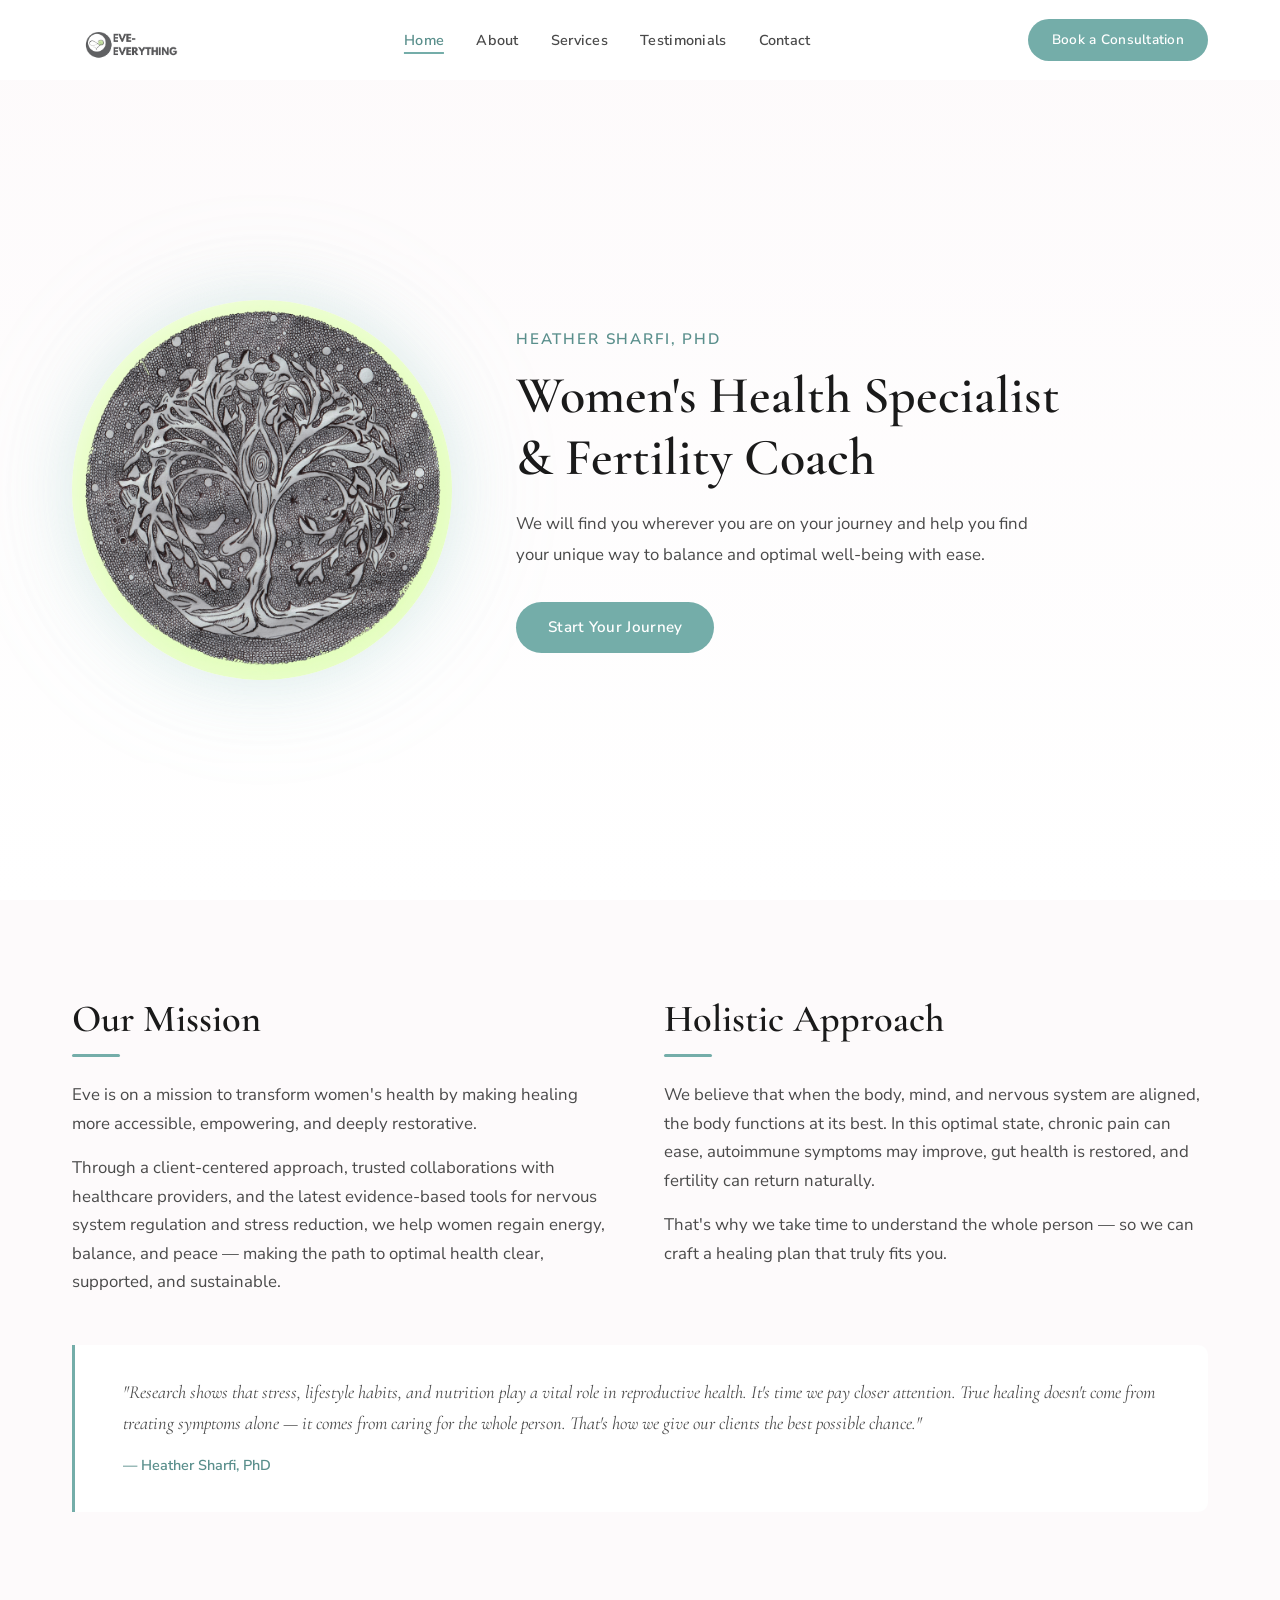
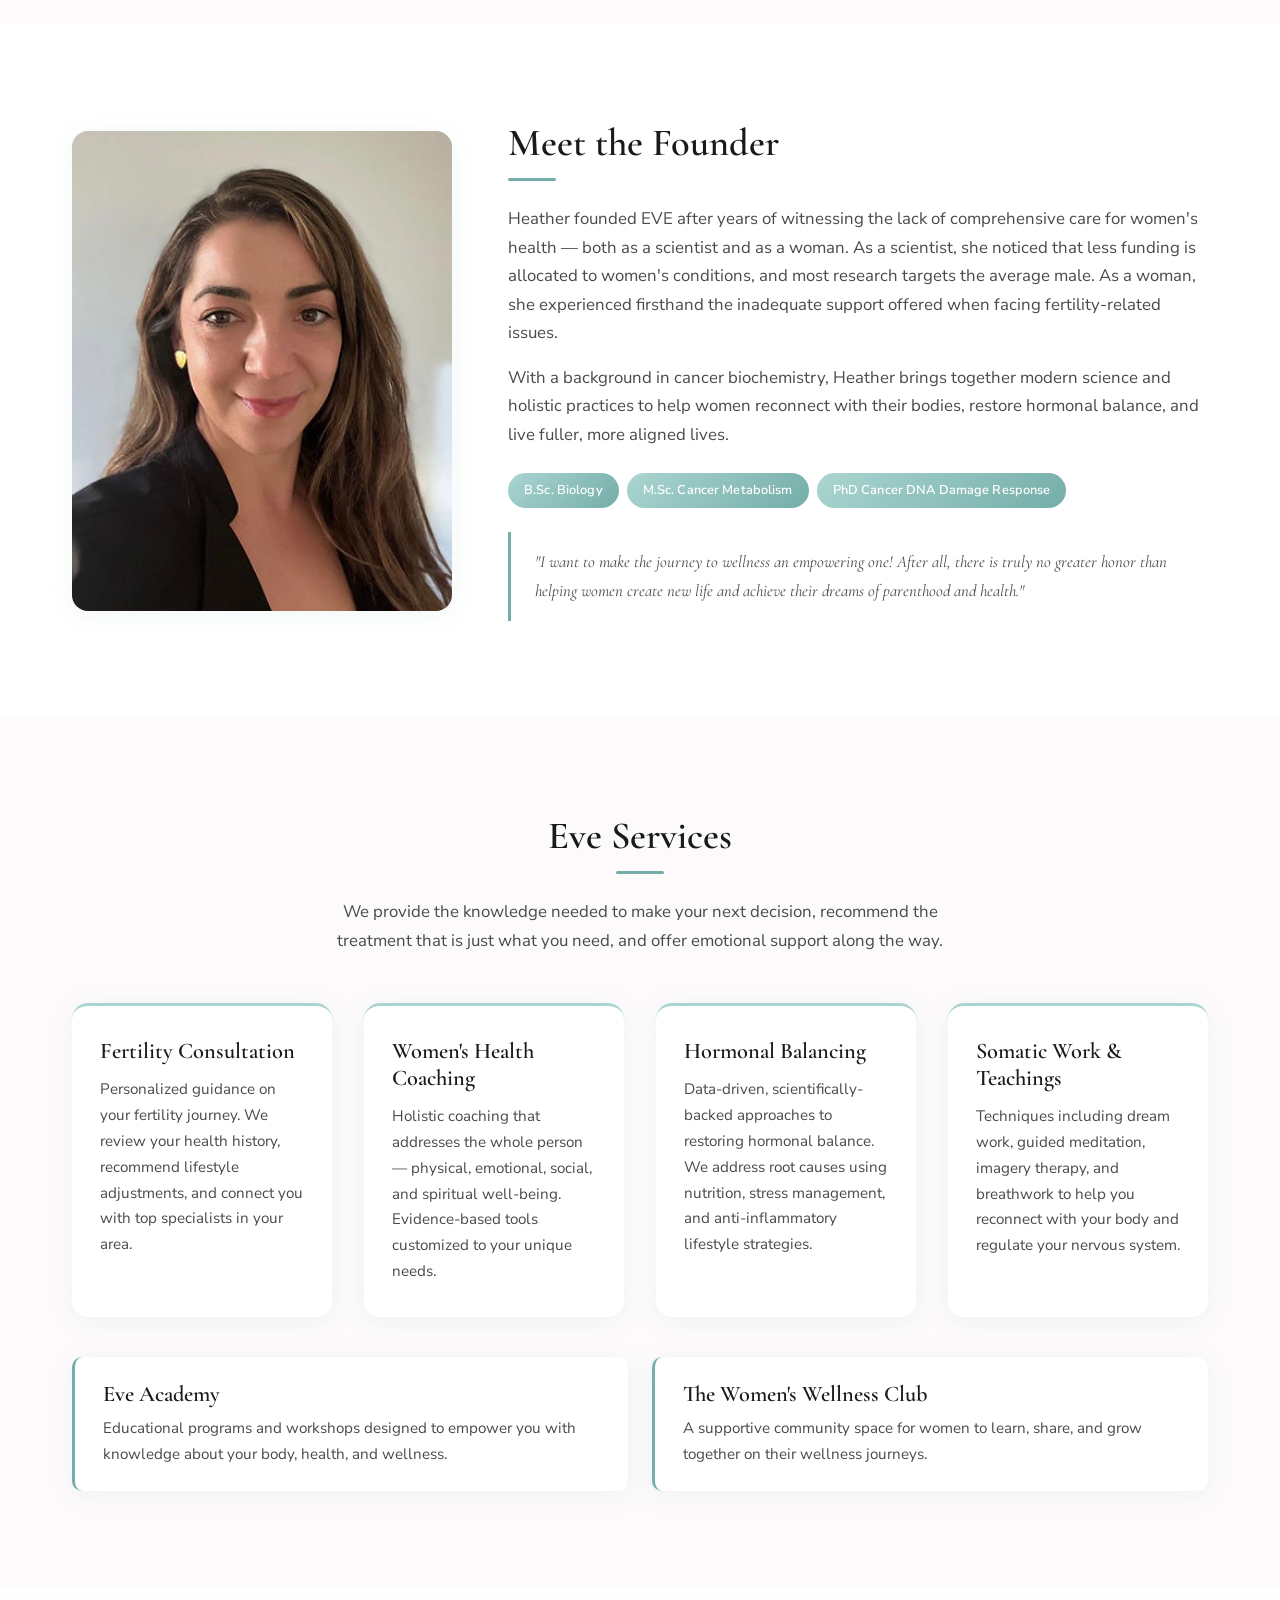
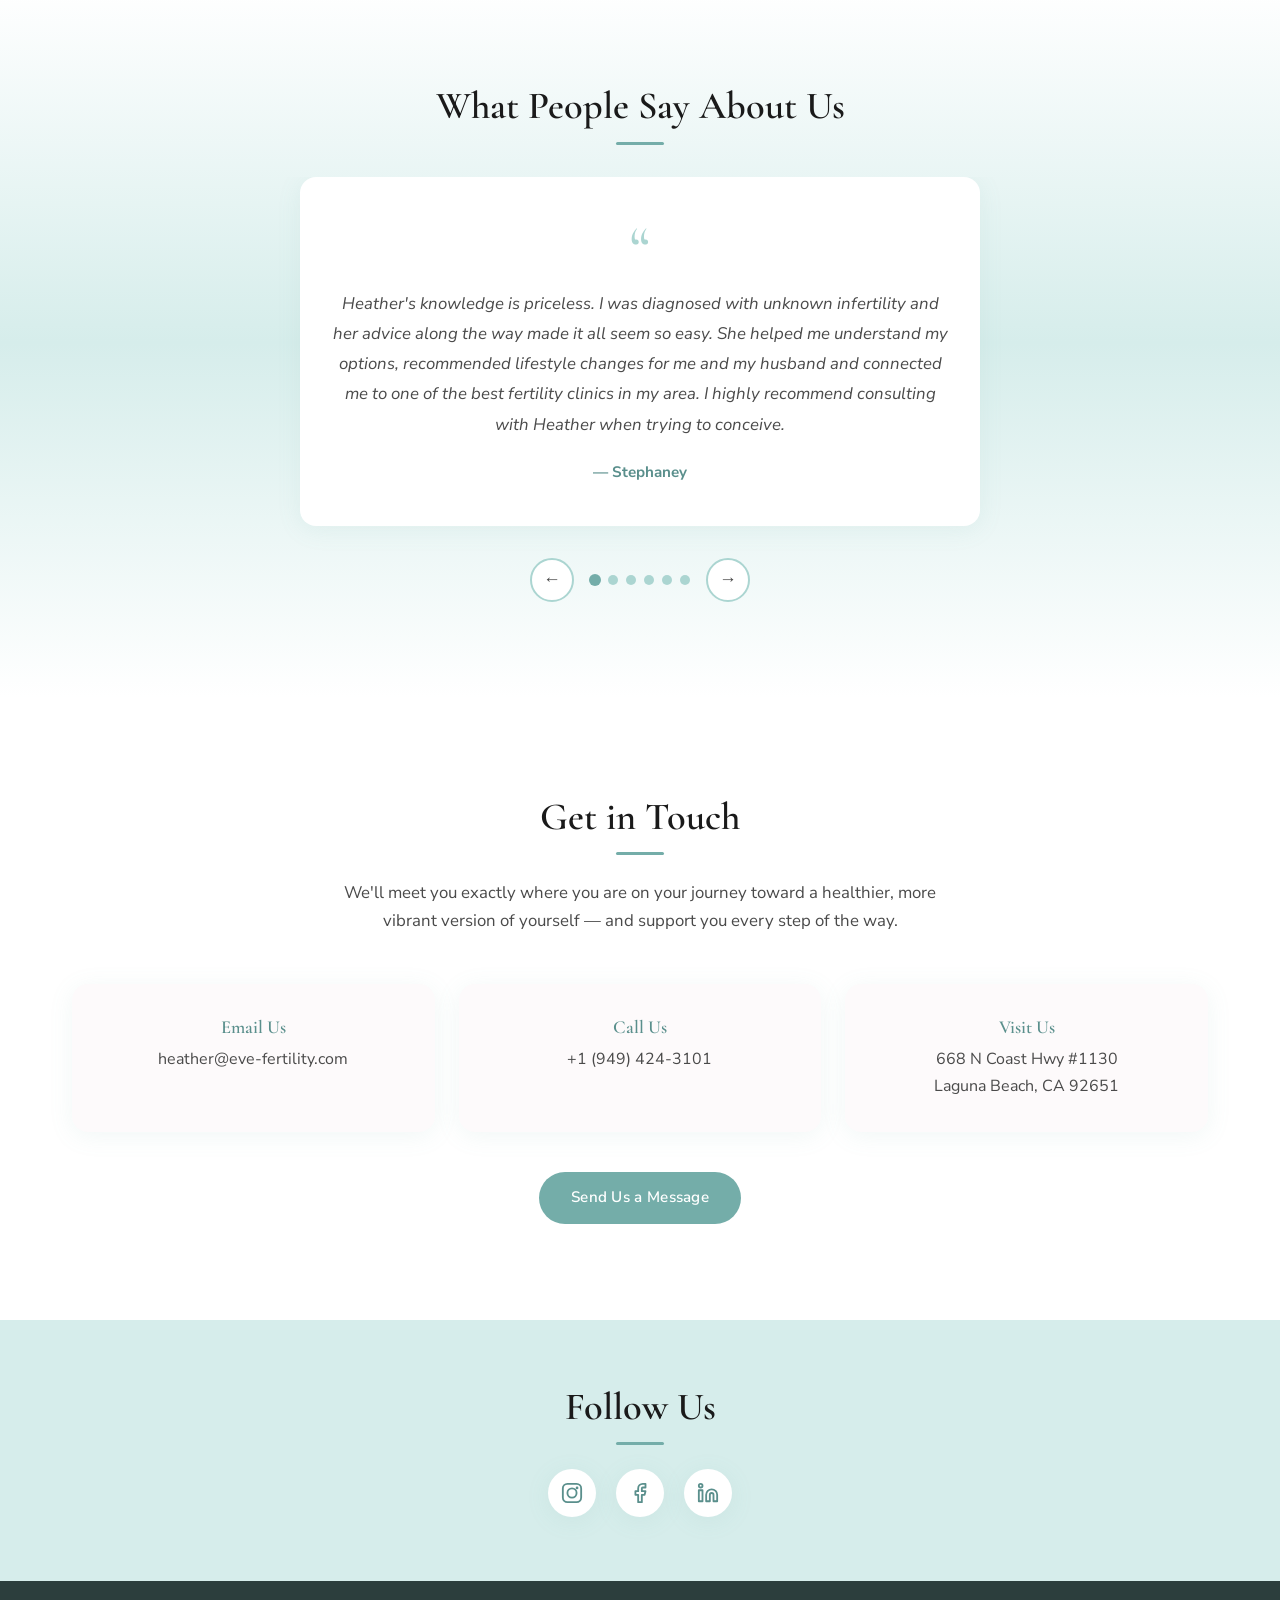
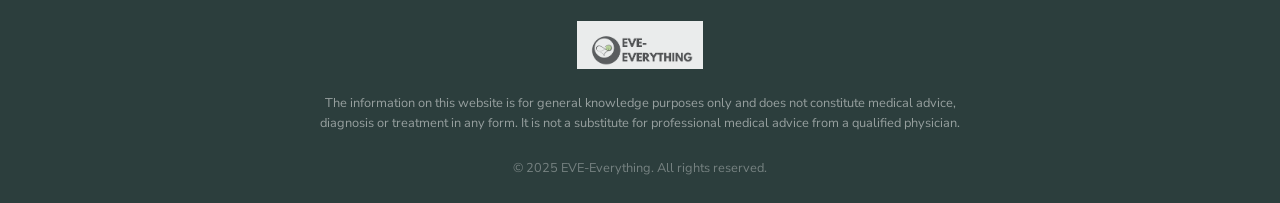
==== index.html @ 5c52f576 "Initial EVE-Everything website — static single-page site Single-page scrollable site for eveeverythi" ====
<!DOCTYPE html>
<html lang="en">
<head>
  <meta charset="UTF-8">
  <meta name="viewport" content="width=device-width, initial-scale=1.0">
  <title>EVE-Everything | Women's Health Specialist & Fertility Coach</title>
  <meta name="description" content="Heather Sharfi PhD — Women's Health Specialist and Fertility Coach. Science-backed solutions for hormone balance, fertility, and nervous system healing.">
  <meta property="og:title" content="EVE-Everything | Women's Health & Fertility">
  <meta property="og:description" content="Transform your health with evidence-based, holistic care for women. Nervous system healing, fertility coaching, and hormonal balance.">
  <meta property="og:type" content="website">
  <meta property="og:url" content="https://eveeverything.com">
  <meta property="og:image" content="images/logo.png">
  <link rel="icon" type="image/png" href="images/logo.png">
  <link rel="preconnect" href="https://fonts.googleapis.com">
  <link rel="preconnect" href="https://fonts.gstatic.com" crossorigin>
  <link href="https://fonts.googleapis.com/css2?family=Cormorant+Garamond:ital,wght@0,400;0,500;0,600;0,700;1,400;1,500&family=Nunito+Sans:ital,wght@0,300;0,400;0,600;0,700;1,400&display=swap" rel="stylesheet">
  <link rel="stylesheet" href="css/styles.css">
</head>
<body>

  <!-- ========== NAVIGATION ========== -->
  <header class="site-header" id="header">
    <div class="container header-inner">
      <a href="#hero" class="logo-link">
        <img src="images/logo.png" alt="EVE-Everything" class="logo">
      </a>
      <nav class="main-nav" id="main-nav">
        <ul class="nav-list">
          <li><a href="#hero" class="nav-link active">Home</a></li>
          <li><a href="#about" class="nav-link">About</a></li>
          <li><a href="#services" class="nav-link">Services</a></li>
          <li><a href="#testimonials" class="nav-link">Testimonials</a></li>
          <li><a href="#contact" class="nav-link">Contact</a></li>
        </ul>
      </nav>
      <a href="#contact" class="btn btn-nav">Book a Consultation</a>
      <button class="hamburger" id="hamburger" aria-label="Toggle menu" aria-expanded="false">
        <span></span>
        <span></span>
        <span></span>
      </button>
    </div>
  </header>

  <!-- Mobile menu overlay -->
  <div class="mobile-overlay" id="mobile-overlay">
    <nav class="mobile-nav">
      <ul class="mobile-nav-list">
        <li><a href="#hero" class="mobile-nav-link">Home</a></li>
        <li><a href="#about" class="mobile-nav-link">About</a></li>
        <li><a href="#services" class="mobile-nav-link">Services</a></li>
        <li><a href="#testimonials" class="mobile-nav-link">Testimonials</a></li>
        <li><a href="#contact" class="mobile-nav-link">Contact</a></li>
      </ul>
      <a href="#contact" class="btn btn-mobile-cta">Book a Consultation</a>
    </nav>
  </div>

  <!-- ========== HERO ========== -->
  <section class="hero" id="hero">
    <div class="container hero-inner">
      <div class="hero-image-wrap">
        <img src="images/heather_portrait.png" alt="Tree of Life — EVE-Everything" class="hero-image" loading="eager">
      </div>
      <div class="hero-text">
        <p class="hero-subtitle">Heather Sharfi, PhD</p>
        <h1 class="hero-title">Women's Health Specialist<br>& Fertility Coach</h1>
        <p class="hero-description">We will find you wherever you are on your journey and help you find your unique way to balance and optimal well-being with ease.</p>
        <a href="#contact" class="btn btn-primary">Start Your Journey</a>
      </div>
    </div>
  </section>

  <!-- ========== MISSION & APPROACH ========== -->
  <section class="mission" id="mission">
    <div class="container">
      <div class="mission-grid">
        <div class="mission-block fade-in">
          <h2 class="section-title">Our Mission</h2>
          <p>Eve is on a mission to transform women's health by making healing more accessible, empowering, and deeply restorative.</p>
          <p>Through a client-centered approach, trusted collaborations with healthcare providers, and the latest evidence-based tools for nervous system regulation and stress reduction, we help women regain energy, balance, and peace — making the path to optimal health clear, supported, and sustainable.</p>
        </div>
        <div class="mission-block fade-in">
          <h2 class="section-title">Holistic Approach</h2>
          <p>We believe that when the body, mind, and nervous system are aligned, the body functions at its best. In this optimal state, chronic pain can ease, autoimmune symptoms may improve, gut health is restored, and fertility can return naturally.</p>
          <p>That's why we take time to understand the whole person — so we can craft a healing plan that truly fits you.</p>
        </div>
      </div>
      <blockquote class="founder-quote fade-in">
        <p>"Research shows that stress, lifestyle habits, and nutrition play a vital role in reproductive health. It's time we pay closer attention. True healing doesn't come from treating symptoms alone — it comes from caring for the whole person. That's how we give our clients the best possible chance."</p>
        <cite>— Heather Sharfi, PhD</cite>
      </blockquote>
    </div>
  </section>

  <!-- ========== ABOUT ========== -->
  <section class="about" id="about">
    <div class="container">
      <div class="about-grid">
        <div class="about-image-wrap fade-in">
          <img src="images/heather-headshot.jpg" alt="Heather Sharfi, PhD — Founder of EVE-Everything" class="about-image" loading="lazy">
        </div>
        <div class="about-text fade-in">
          <h2 class="section-title">Meet the Founder</h2>
          <p>Heather founded EVE after years of witnessing the lack of comprehensive care for women's health — both as a scientist and as a woman. As a scientist, she noticed that less funding is allocated to women's conditions, and most research targets the average male. As a woman, she experienced firsthand the inadequate support offered when facing fertility-related issues.</p>
          <p>With a background in cancer biochemistry, Heather brings together modern science and holistic practices to help women reconnect with their bodies, restore hormonal balance, and live fuller, more aligned lives.</p>
          <div class="credentials">
            <span class="credential-badge">B.Sc. Biology</span>
            <span class="credential-badge">M.Sc. Cancer Metabolism</span>
            <span class="credential-badge">PhD Cancer DNA Damage Response</span>
          </div>
          <blockquote class="about-quote">
            <p>"I want to make the journey to wellness an empowering one! After all, there is truly no greater honor than helping women create new life and achieve their dreams of parenthood and health."</p>
          </blockquote>
        </div>
      </div>
    </div>
  </section>

  <!-- ========== SERVICES ========== -->
  <section class="services" id="services">
    <div class="container">
      <h2 class="section-title section-title-center fade-in">Eve Services</h2>
      <p class="section-subtitle fade-in">We provide the knowledge needed to make your next decision, recommend the treatment that is just what you need, and offer emotional support along the way.</p>
      <div class="services-grid">
        <div class="service-card fade-in">
          <h3>Fertility Consultation</h3>
          <p>Personalized guidance on your fertility journey. We review your health history, recommend lifestyle adjustments, and connect you with top specialists in your area.</p>
        </div>
        <div class="service-card fade-in">
          <h3>Women's Health Coaching</h3>
          <p>Holistic coaching that addresses the whole person — physical, emotional, social, and spiritual well-being. Evidence-based tools customized to your unique needs.</p>
        </div>
        <div class="service-card fade-in">
          <h3>Hormonal Balancing</h3>
          <p>Data-driven, scientifically-backed approaches to restoring hormonal balance. We address root causes using nutrition, stress management, and anti-inflammatory lifestyle strategies.</p>
        </div>
        <div class="service-card fade-in">
          <h3>Somatic Work & Teachings</h3>
          <p>Techniques including dream work, guided meditation, imagery therapy, and breathwork to help you reconnect with your body and regulate your nervous system.</p>
        </div>
      </div>
      <div class="services-extra fade-in">
        <div class="service-extra-item">
          <h3>Eve Academy</h3>
          <p>Educational programs and workshops designed to empower you with knowledge about your body, health, and wellness.</p>
        </div>
        <div class="service-extra-item">
          <h3>The Women's Wellness Club</h3>
          <p>A supportive community space for women to learn, share, and grow together on their wellness journeys.</p>
        </div>
      </div>
    </div>
  </section>

  <!-- ========== TESTIMONIALS ========== -->
  <section class="testimonials" id="testimonials">
    <div class="container">
      <h2 class="section-title section-title-center fade-in">What People Say About Us</h2>
      <div class="testimonial-carousel" id="testimonial-carousel">
        <div class="testimonial-track" id="testimonial-track">
          <div class="testimonial-slide">
            <div class="testimonial-card">
              <div class="quote-icon">&ldquo;</div>
              <p class="testimonial-text">Heather's knowledge is priceless. I was diagnosed with unknown infertility and her advice along the way made it all seem so easy. She helped me understand my options, recommended lifestyle changes for me and my husband and connected me to one of the best fertility clinics in my area. I highly recommend consulting with Heather when trying to conceive.</p>
              <p class="testimonial-author">— Stephaney</p>
            </div>
          </div>
          <div class="testimonial-slide">
            <div class="testimonial-card">
              <div class="quote-icon">&ldquo;</div>
              <p class="testimonial-text">I am so pleased that I found Heather. Her advice and information on how to conceive naturally has been invaluable. I feel so much more informed and empowered after speaking to her.</p>
              <p class="testimonial-author">— Keren</p>
            </div>
          </div>
          <div class="testimonial-slide">
            <div class="testimonial-card">
              <div class="quote-icon">&ldquo;</div>
              <p class="testimonial-text">Heather is a well of knowledge. From biochemistry and bodily organs to energy, somatic work, breath work, and subconscious work, she covers it all. She helped me find more meaning in life, focus my energy on what's important, and start practicing self-care. Speaking with her was a comfortable and enlightening experience. She is truly a special soul.</p>
              <p class="testimonial-author">— Yana</p>
            </div>
          </div>
          <div class="testimonial-slide">
            <div class="testimonial-card">
              <div class="quote-icon">&ldquo;</div>
              <p class="testimonial-text">I started working with Heather three months ago and now I'm pregnant! If you are thinking of getting in touch with Heather, don't think — DO!</p>
              <p class="testimonial-author">— Natalie</p>
            </div>
          </div>
          <div class="testimonial-slide">
            <div class="testimonial-card">
              <div class="quote-icon">&ldquo;</div>
              <p class="testimonial-text">Heather is a true baby whisperer. After two years of trying and at the age of 43, I got pregnant naturally.</p>
              <p class="testimonial-author">— Client</p>
            </div>
          </div>
          <div class="testimonial-slide">
            <div class="testimonial-card">
              <div class="quote-icon">&ldquo;</div>
              <p class="testimonial-text">Thank you, Heather, for helping me reconnect with myself. After years of low energy, emotional dysregulation, and feelings of loneliness, I am now excited about the small things in life. I am reading more, spending more time in nature, and my business has never been more successful. I find life more meaningful and joyful than ever before.</p>
              <p class="testimonial-author">— Client</p>
            </div>
          </div>
        </div>
        <div class="carousel-controls">
          <button class="carousel-btn carousel-prev" aria-label="Previous testimonial">&larr;</button>
          <div class="carousel-dots" id="carousel-dots"></div>
          <button class="carousel-btn carousel-next" aria-label="Next testimonial">&rarr;</button>
        </div>
      </div>
    </div>
  </section>

  <!-- ========== CONTACT ========== -->
  <section class="contact" id="contact">
    <div class="container">
      <h2 class="section-title section-title-center fade-in">Get in Touch</h2>
      <p class="section-subtitle fade-in">We'll meet you exactly where you are on your journey toward a healthier, more vibrant version of yourself — and support you every step of the way.</p>
      <div class="contact-cards fade-in">
        <a href="mailto:heather@eve-fertility.com" class="contact-card">
          <h3>Email Us</h3>
          <p>heather@eve-fertility.com</p>
        </a>
        <a href="tel:+19494243101" class="contact-card">
          <h3>Call Us</h3>
          <p>+1 (949) 424-3101</p>
        </a>
        <div class="contact-card">
          <h3>Visit Us</h3>
          <p>668 N Coast Hwy #1130<br>Laguna Beach, CA 92651</p>
        </div>
      </div>
      <div class="contact-cta fade-in">
        <a href="mailto:heather@eve-fertility.com?subject=Inquiry%20from%20EVE-Everything%20Website" class="btn btn-primary">Send Us a Message</a>
      </div>
    </div>
  </section>

  <!-- ========== FOLLOW US ========== -->
  <section class="follow-us" id="follow">
    <div class="container">
      <h2 class="section-title section-title-center fade-in">Follow Us</h2>
      <div class="social-links fade-in">
        <a href="https://www.instagram.com" target="_blank" rel="noopener" aria-label="Instagram">
          <svg viewBox="0 0 24 24" fill="none" stroke="currentColor" stroke-width="2" stroke-linecap="round" stroke-linejoin="round"><rect x="2" y="2" width="20" height="20" rx="5"/><circle cx="12" cy="12" r="5"/><circle cx="17.5" cy="6.5" r="1.5" fill="currentColor" stroke="none"/></svg>
        </a>
        <a href="https://www.facebook.com" target="_blank" rel="noopener" aria-label="Facebook">
          <svg viewBox="0 0 24 24" fill="none" stroke="currentColor" stroke-width="2" stroke-linecap="round" stroke-linejoin="round"><path d="M18 2h-3a5 5 0 0 0-5 5v3H7v4h3v8h4v-8h3l1-4h-4V7a1 1 0 0 1 1-1h3z"/></svg>
        </a>
        <a href="https://www.linkedin.com/in/hsharfi/" target="_blank" rel="noopener" aria-label="LinkedIn">
          <svg viewBox="0 0 24 24" fill="none" stroke="currentColor" stroke-width="2" stroke-linecap="round" stroke-linejoin="round"><path d="M16 8a6 6 0 0 1 6 6v7h-4v-7a2 2 0 0 0-2-2 2 2 0 0 0-2 2v7h-4v-7a6 6 0 0 1 6-6z"/><rect x="2" y="9" width="4" height="12"/><circle cx="4" cy="4" r="2"/></svg>
        </a>
      </div>
    </div>
  </section>

  <!-- ========== FOOTER ========== -->
  <footer class="site-footer">
    <div class="container">
      <img src="images/logo.png" alt="EVE-Everything" class="footer-logo" loading="lazy">
      <p class="disclaimer">The information on this website is for general knowledge purposes only and does not constitute medical advice, diagnosis or treatment in any form. It is not a substitute for professional medical advice from a qualified physician.</p>
      <p class="copyright">&copy; 2025 EVE-Everything. All rights reserved.</p>
    </div>
  </footer>

  <script src="js/main.js"></script>
</body>
</html>
---- css/styles.css ----
/* ========================================
   EVE-Everything — Styles
   Mobile-first responsive design
   ======================================== */

/* === Reset === */
*, *::before, *::after {
  margin: 0;
  padding: 0;
  box-sizing: border-box;
}

/* === Custom Properties === */
:root {
  --color-sage: #74ADA9;
  --color-sage-dark: #5A8F8C;
  --color-sage-light: #ABD5D1;
  --color-sage-pale: #d6edeb;
  --color-cream: #FDFAFB;
  --color-cream-dark: #CCBEB8;
  --color-text: #1a1a1a;
  --color-text-secondary: #4a4a4a;
  --color-text-muted: #6b6b6b;
  --color-white: #FFFFFF;
  --color-footer-bg: #2c3e3d;

  --font-heading: 'Cormorant Garamond', Georgia, serif;
  --font-body: 'Nunito Sans', 'Helvetica Neue', Arial, sans-serif;

  --space-xs: 0.5rem;
  --space-sm: 1rem;
  --space-md: 2rem;
  --space-lg: 4rem;
  --space-xl: 6rem;

  --max-width: 1200px;
  --radius: 10px;
  --radius-lg: 16px;
  --shadow: 0 4px 24px rgba(116, 173, 169, 0.1);
  --shadow-hover: 0 8px 32px rgba(116, 173, 169, 0.18);
  --transition: 0.3s ease;
  --header-height: 72px;
}

html {
  scroll-behavior: smooth;
  scroll-padding-top: var(--header-height);
}

body {
  font-family: var(--font-body);
  font-size: 1rem;
  line-height: 1.7;
  color: var(--color-text);
  background-color: var(--color-white);
  -webkit-font-smoothing: antialiased;
  -moz-osx-font-smoothing: grayscale;
}

img {
  max-width: 100%;
  height: auto;
  display: block;
}

a {
  color: var(--color-sage-dark);
  text-decoration: none;
  transition: color var(--transition);
}

a:hover {
  color: var(--color-sage);
}

/* === Typography === */
h1, h2, h3 {
  font-family: var(--font-heading);
  font-weight: 600;
  line-height: 1.2;
  color: var(--color-text);
}

h1 { font-size: 2.25rem; }
h2 { font-size: 1.75rem; }
h3 { font-size: 1.25rem; }

p {
  margin-bottom: 1rem;
}

p:last-child {
  margin-bottom: 0;
}

/* === Layout === */
.container {
  width: 100%;
  max-width: var(--max-width);
  margin: 0 auto;
  padding: 0 1.25rem;
}

.section-title {
  font-size: 1.75rem;
  margin-bottom: 1.5rem;
  position: relative;
}

.section-title::after {
  content: '';
  display: block;
  width: 48px;
  height: 3px;
  background: var(--color-sage);
  margin-top: 0.75rem;
  border-radius: 2px;
}

.section-title-center {
  text-align: center;
}

.section-title-center::after {
  margin-left: auto;
  margin-right: auto;
}

.section-subtitle {
  text-align: center;
  max-width: 640px;
  margin: 0 auto 3rem;
  color: var(--color-text-secondary);
  font-size: 1.05rem;
}

/* === Buttons === */
.btn {
  display: inline-block;
  font-family: var(--font-body);
  font-weight: 600;
  font-size: 0.95rem;
  padding: 0.8rem 2rem;
  border-radius: 50px;
  border: none;
  cursor: pointer;
  text-align: center;
  transition: all var(--transition);
  letter-spacing: 0.02em;
}

.btn-primary {
  background: var(--color-sage);
  color: var(--color-white);
}

.btn-primary:hover {
  background: var(--color-sage-dark);
  color: var(--color-white);
  transform: translateY(-2px);
  box-shadow: var(--shadow-hover);
}

.btn-full {
  width: 100%;
}

/* === HEADER / NAV === */
.site-header {
  position: fixed;
  top: 0;
  left: 0;
  right: 0;
  z-index: 1000;
  background: rgba(255, 255, 255, 0.95);
  backdrop-filter: blur(12px);
  -webkit-backdrop-filter: blur(12px);
  transition: box-shadow var(--transition);
  height: var(--header-height);
}

.site-header.scrolled {
  box-shadow: 0 2px 20px rgba(0, 0, 0, 0.06);
}

.header-inner {
  display: flex;
  align-items: center;
  justify-content: space-between;
  height: var(--header-height);
}

.logo-link {
  flex-shrink: 0;
}

.logo {
  height: 44px;
  width: auto;
}

.main-nav {
  display: none;
}

.nav-list {
  display: flex;
  list-style: none;
  gap: 2rem;
}

.nav-link {
  font-size: 0.9rem;
  font-weight: 600;
  color: var(--color-text-secondary);
  position: relative;
  padding: 0.25rem 0;
  letter-spacing: 0.02em;
}

.nav-link::after {
  content: '';
  position: absolute;
  bottom: 0;
  left: 50%;
  width: 0;
  height: 2px;
  background: var(--color-sage);
  transition: all var(--transition);
  transform: translateX(-50%);
}

.nav-link:hover::after,
.nav-link.active::after {
  width: 100%;
}

.nav-link:hover,
.nav-link.active {
  color: var(--color-sage-dark);
}

.btn-nav {
  display: none;
  background: var(--color-sage);
  color: var(--color-white);
  padding: 0.6rem 1.5rem;
  border-radius: 50px;
  font-size: 0.85rem;
  font-weight: 600;
}

.btn-nav:hover {
  background: var(--color-sage-dark);
  color: var(--color-white);
}

/* Hamburger */
.hamburger {
  display: flex;
  flex-direction: column;
  justify-content: center;
  gap: 5px;
  width: 28px;
  height: 28px;
  background: none;
  border: none;
  cursor: pointer;
  padding: 0;
  z-index: 1001;
}

.hamburger span {
  display: block;
  width: 100%;
  height: 2px;
  background: var(--color-text);
  border-radius: 2px;
  transition: all var(--transition);
  transform-origin: center;
}

.hamburger.open span:nth-child(1) {
  transform: rotate(45deg) translate(5px, 5px);
}

.hamburger.open span:nth-child(2) {
  opacity: 0;
}

.hamburger.open span:nth-child(3) {
  transform: rotate(-45deg) translate(5px, -5px);
}

/* Mobile overlay */
.mobile-overlay {
  position: fixed;
  inset: 0;
  z-index: 999;
  background: rgba(253, 250, 251, 0.97);
  backdrop-filter: blur(20px);
  -webkit-backdrop-filter: blur(20px);
  display: flex;
  align-items: center;
  justify-content: center;
  opacity: 0;
  visibility: hidden;
  transition: all 0.4s ease;
}

.mobile-overlay.open {
  opacity: 1;
  visibility: visible;
}

.mobile-nav {
  text-align: center;
}

.mobile-nav-list {
  list-style: none;
  margin-bottom: 2rem;
}

.mobile-nav-list li {
  margin-bottom: 1rem;
}

.mobile-nav-link {
  font-family: var(--font-heading);
  font-size: 1.75rem;
  font-weight: 500;
  color: var(--color-text);
  transition: color var(--transition);
}

.mobile-nav-link:hover {
  color: var(--color-sage);
}

.btn-mobile-cta {
  display: inline-block;
  background: var(--color-sage);
  color: var(--color-white);
  padding: 0.8rem 2.5rem;
  border-radius: 50px;
  font-weight: 600;
}

.btn-mobile-cta:hover {
  background: var(--color-sage-dark);
  color: var(--color-white);
}

/* === HERO === */
.hero {
  padding: calc(var(--header-height) + 3rem) 0 4rem;
  background: linear-gradient(180deg, var(--color-cream) 0%, var(--color-white) 100%);
  min-height: 100dvh;
  display: flex;
  align-items: center;
}

.hero-inner {
  text-align: center;
}

.hero-image-wrap {
  margin: 0 auto 2rem;
  width: 260px;
  height: 260px;
  border-radius: 50%;
  overflow: hidden;
  box-shadow: 0 0 60px rgba(171, 213, 209, 0.35), 0 0 120px rgba(171, 213, 209, 0.15);
}

.hero-image {
  width: 100%;
  height: 100%;
  object-fit: cover;
}

.hero-subtitle {
  font-family: var(--font-body);
  font-size: 0.95rem;
  font-weight: 600;
  color: var(--color-sage-dark);
  letter-spacing: 0.12em;
  text-transform: uppercase;
  margin-bottom: 0.75rem;
}

.hero-title {
  font-size: 2.25rem;
  margin-bottom: 1.25rem;
  color: var(--color-text);
}

.hero-description {
  font-size: 1.05rem;
  color: var(--color-text-secondary);
  max-width: 520px;
  margin: 0 auto 2rem;
  line-height: 1.8;
}

/* === MISSION === */
.mission {
  padding: var(--space-xl) 0;
  background: var(--color-cream);
}

.mission-grid {
  display: grid;
  gap: 2.5rem;
  margin-bottom: 3rem;
}

.mission-block p {
  color: var(--color-text-secondary);
}

.founder-quote {
  border-left: 3px solid var(--color-sage);
  padding: 1.5rem 2rem;
  margin: 0;
  background: var(--color-white);
  border-radius: 0 var(--radius) var(--radius) 0;
}

.founder-quote p {
  font-family: var(--font-heading);
  font-size: 1.15rem;
  font-style: italic;
  color: var(--color-text-secondary);
  line-height: 1.7;
  margin-bottom: 0.75rem;
}

.founder-quote cite {
  font-family: var(--font-body);
  font-style: normal;
  font-size: 0.9rem;
  font-weight: 600;
  color: var(--color-sage-dark);
}

/* === ABOUT === */
.about {
  padding: var(--space-xl) 0;
  background: var(--color-white);
}

.about-grid {
  display: grid;
  gap: 2.5rem;
}

.about-image-wrap {
  text-align: center;
}

.about-image {
  width: 280px;
  height: 340px;
  object-fit: cover;
  border-radius: var(--radius-lg);
  box-shadow: var(--shadow);
  margin: 0 auto;
}

.about-text p {
  color: var(--color-text-secondary);
}

.credentials {
  display: flex;
  flex-wrap: wrap;
  gap: 0.5rem;
  margin: 1.5rem 0;
}

.credential-badge {
  display: inline-block;
  background: linear-gradient(135deg, var(--color-sage-light), var(--color-sage));
  color: var(--color-white);
  font-size: 0.8rem;
  font-weight: 600;
  padding: 0.4rem 1rem;
  border-radius: 50px;
  letter-spacing: 0.01em;
}

.about-quote {
  border-left: 3px solid var(--color-sage);
  padding: 1rem 1.5rem;
  margin-top: 1.5rem;
}

.about-quote p {
  font-family: var(--font-heading);
  font-size: 1.05rem;
  font-style: italic;
  color: var(--color-text-secondary);
}

/* === SERVICES === */
.services {
  padding: var(--space-xl) 0;
  background: var(--color-cream);
}

.services-grid {
  display: grid;
  gap: 1.5rem;
  margin-bottom: 2.5rem;
}

.service-card {
  background: var(--color-white);
  border-radius: var(--radius-lg);
  padding: 2rem 1.75rem;
  border-top: 3px solid var(--color-sage-light);
  box-shadow: var(--shadow);
  transition: all var(--transition);
}

.service-card:hover {
  transform: translateY(-4px);
  box-shadow: var(--shadow-hover);
  border-top-color: var(--color-sage);
}

.service-card h3 {
  margin-bottom: 0.75rem;
  color: var(--color-text);
}

.service-card p {
  color: var(--color-text-secondary);
  font-size: 0.95rem;
}

.services-extra {
  display: grid;
  gap: 1.5rem;
}

.service-extra-item {
  background: var(--color-white);
  border-radius: var(--radius);
  padding: 1.5rem 1.75rem;
  border-left: 3px solid var(--color-sage);
  box-shadow: var(--shadow);
}

.service-extra-item h3 {
  margin-bottom: 0.5rem;
}

.service-extra-item p {
  color: var(--color-text-secondary);
  font-size: 0.95rem;
}

/* === TESTIMONIALS === */
.testimonials {
  padding: var(--space-xl) 0;
  background: linear-gradient(180deg, var(--color-white) 0%, var(--color-sage-pale) 50%, var(--color-white) 100%);
}

.testimonial-carousel {
  position: relative;
  overflow: hidden;
  margin-top: 2rem;
}

.testimonial-track {
  display: flex;
  transition: transform 0.5s cubic-bezier(0.4, 0, 0.2, 1);
}

.testimonial-slide {
  flex: 0 0 100%;
  padding: 0 0.5rem;
}

.testimonial-card {
  background: var(--color-white);
  border-radius: var(--radius-lg);
  padding: 2.5rem 2rem;
  box-shadow: var(--shadow);
  text-align: center;
  max-width: 680px;
  margin: 0 auto;
}

.quote-icon {
  font-family: var(--font-heading);
  font-size: 4rem;
  line-height: 1;
  color: var(--color-sage-light);
  margin-bottom: 0.5rem;
}

.testimonial-text {
  font-size: 1.05rem;
  color: var(--color-text-secondary);
  line-height: 1.8;
  font-style: italic;
  margin-bottom: 1.25rem;
}

.testimonial-author {
  font-weight: 700;
  color: var(--color-sage-dark);
  font-size: 0.95rem;
}

.carousel-controls {
  display: flex;
  align-items: center;
  justify-content: center;
  gap: 1rem;
  margin-top: 2rem;
}

.carousel-btn {
  width: 44px;
  height: 44px;
  border-radius: 50%;
  border: 2px solid var(--color-sage-light);
  background: var(--color-white);
  color: var(--color-text-secondary);
  font-size: 1.1rem;
  cursor: pointer;
  transition: all var(--transition);
  display: flex;
  align-items: center;
  justify-content: center;
}

.carousel-btn:hover {
  border-color: var(--color-sage);
  color: var(--color-sage);
  background: var(--color-sage-pale);
}

.carousel-dots {
  display: flex;
  gap: 0.5rem;
}

.carousel-dot {
  width: 10px;
  height: 10px;
  border-radius: 50%;
  background: var(--color-sage-light);
  border: none;
  cursor: pointer;
  transition: all var(--transition);
  padding: 0;
}

.carousel-dot.active {
  background: var(--color-sage);
  transform: scale(1.2);
}

/* === CONTACT === */
.contact {
  padding: var(--space-xl) 0;
  background: var(--color-white);
}

.contact-cards {
  display: grid;
  gap: 1.5rem;
  margin-bottom: 2.5rem;
}

.contact-card {
  background: var(--color-cream);
  border-radius: var(--radius-lg);
  padding: 2rem 1.75rem;
  text-align: center;
  box-shadow: var(--shadow);
  transition: all var(--transition);
  text-decoration: none;
  color: inherit;
  display: block;
}

a.contact-card:hover {
  transform: translateY(-3px);
  box-shadow: var(--shadow-hover);
  background: var(--color-sage-pale);
}

.contact-card h3 {
  color: var(--color-sage-dark);
  margin-bottom: 0.5rem;
  font-size: 1.15rem;
}

.contact-card p {
  color: var(--color-text-secondary);
  font-size: 1rem;
}

.contact-cta {
  text-align: center;
}

/* === Follow Us Section === */
.follow-us {
  padding: var(--space-lg) 0;
  background: var(--color-sage-pale);
  text-align: center;
}

.follow-us h2 {
  margin-bottom: 1.5rem;
}

.follow-us .section-title::after {
  background: var(--color-sage);
}

.social-links {
  display: flex;
  justify-content: center;
  gap: 1.25rem;
}

.social-links a {
  width: 48px;
  height: 48px;
  display: flex;
  align-items: center;
  justify-content: center;
  border-radius: 50%;
  background: var(--color-white);
  color: var(--color-sage-dark);
  transition: all var(--transition);
  box-shadow: var(--shadow);
}

.social-links a:hover {
  background: var(--color-sage);
  color: var(--color-white);
  transform: translateY(-2px);
}

.social-links svg {
  width: 22px;
  height: 22px;
}

/* === FOOTER === */
.site-footer {
  background: var(--color-footer-bg);
  padding: 2.5rem 0 1.5rem;
  text-align: center;
}

.footer-logo {
  height: 48px;
  margin: 0 auto 1.5rem;
  opacity: 0.9;
}

.disclaimer {
  color: rgba(255, 255, 255, 0.5);
  font-size: 0.8rem;
  max-width: 640px;
  margin: 0 auto 1.5rem;
  line-height: 1.6;
}

.copyright {
  color: rgba(255, 255, 255, 0.35);
  font-size: 0.8rem;
}

/* === Animations === */
.fade-in {
  opacity: 0;
  transform: translateY(24px);
  transition: opacity 0.7s ease, transform 0.7s ease;
}

.fade-in.visible {
  opacity: 1;
  transform: translateY(0);
}

/* === RESPONSIVE — Tablet (768px+) === */
@media (min-width: 768px) {
  h1 { font-size: 2.75rem; }
  h2 { font-size: 2.1rem; }
  h3 { font-size: 1.4rem; }

  .section-title {
    font-size: 2.1rem;
  }

  .hero {
    padding: calc(var(--header-height) + 4rem) 0 5rem;
  }

  .hero-image-wrap {
    width: 320px;
    height: 320px;
  }

  .hero-title {
    font-size: 2.75rem;
  }

  .mission-grid {
    grid-template-columns: 1fr 1fr;
    gap: 3rem;
  }

  .about-grid {
    grid-template-columns: auto 1fr;
    align-items: center;
    gap: 3.5rem;
  }

  .about-image {
    width: 320px;
    height: 400px;
  }

  .services-grid {
    grid-template-columns: 1fr 1fr;
    gap: 1.75rem;
  }

  .services-extra {
    grid-template-columns: 1fr 1fr;
  }

  .contact-cards {
    grid-template-columns: repeat(3, 1fr);
  }
}

/* === RESPONSIVE — Desktop (1024px+) === */
@media (min-width: 1024px) {
  :root {
    --header-height: 80px;
  }

  body {
    font-size: 1.05rem;
  }

  h1 { font-size: 3.25rem; }
  h2 { font-size: 2.4rem; }

  .section-title {
    font-size: 2.4rem;
  }

  .container {
    padding: 0 2rem;
  }

  .main-nav {
    display: block;
  }

  .btn-nav {
    display: inline-block;
  }

  .hamburger {
    display: none;
  }

  .hero {
    padding: 0;
    min-height: 100vh;
  }

  .hero-inner {
    display: flex;
    align-items: center;
    gap: 4rem;
    text-align: left;
    min-height: 100vh;
    padding-top: var(--header-height);
  }

  .hero-image-wrap {
    flex-shrink: 0;
    width: 380px;
    height: 380px;
    margin: 0;
  }

  .hero-title {
    font-size: 3.25rem;
  }

  .hero-description {
    margin: 0 0 2rem;
  }

  .mission {
    padding: var(--space-xl) 0 calc(var(--space-xl) + 1rem);
  }

  .founder-quote {
    padding: 2rem 3rem;
  }

  .about-image {
    width: 380px;
    height: 480px;
  }

  .services-grid {
    grid-template-columns: repeat(4, 1fr);
    gap: 2rem;
  }

}

/* === Large screens (1440px+) === */
@media (min-width: 1440px) {
  .hero-image-wrap {
    width: 420px;
    height: 420px;
  }

  .hero-title {
    font-size: 3.5rem;
  }
}

/* Body lock for mobile menu */
body.menu-open {
  overflow: hidden;
}
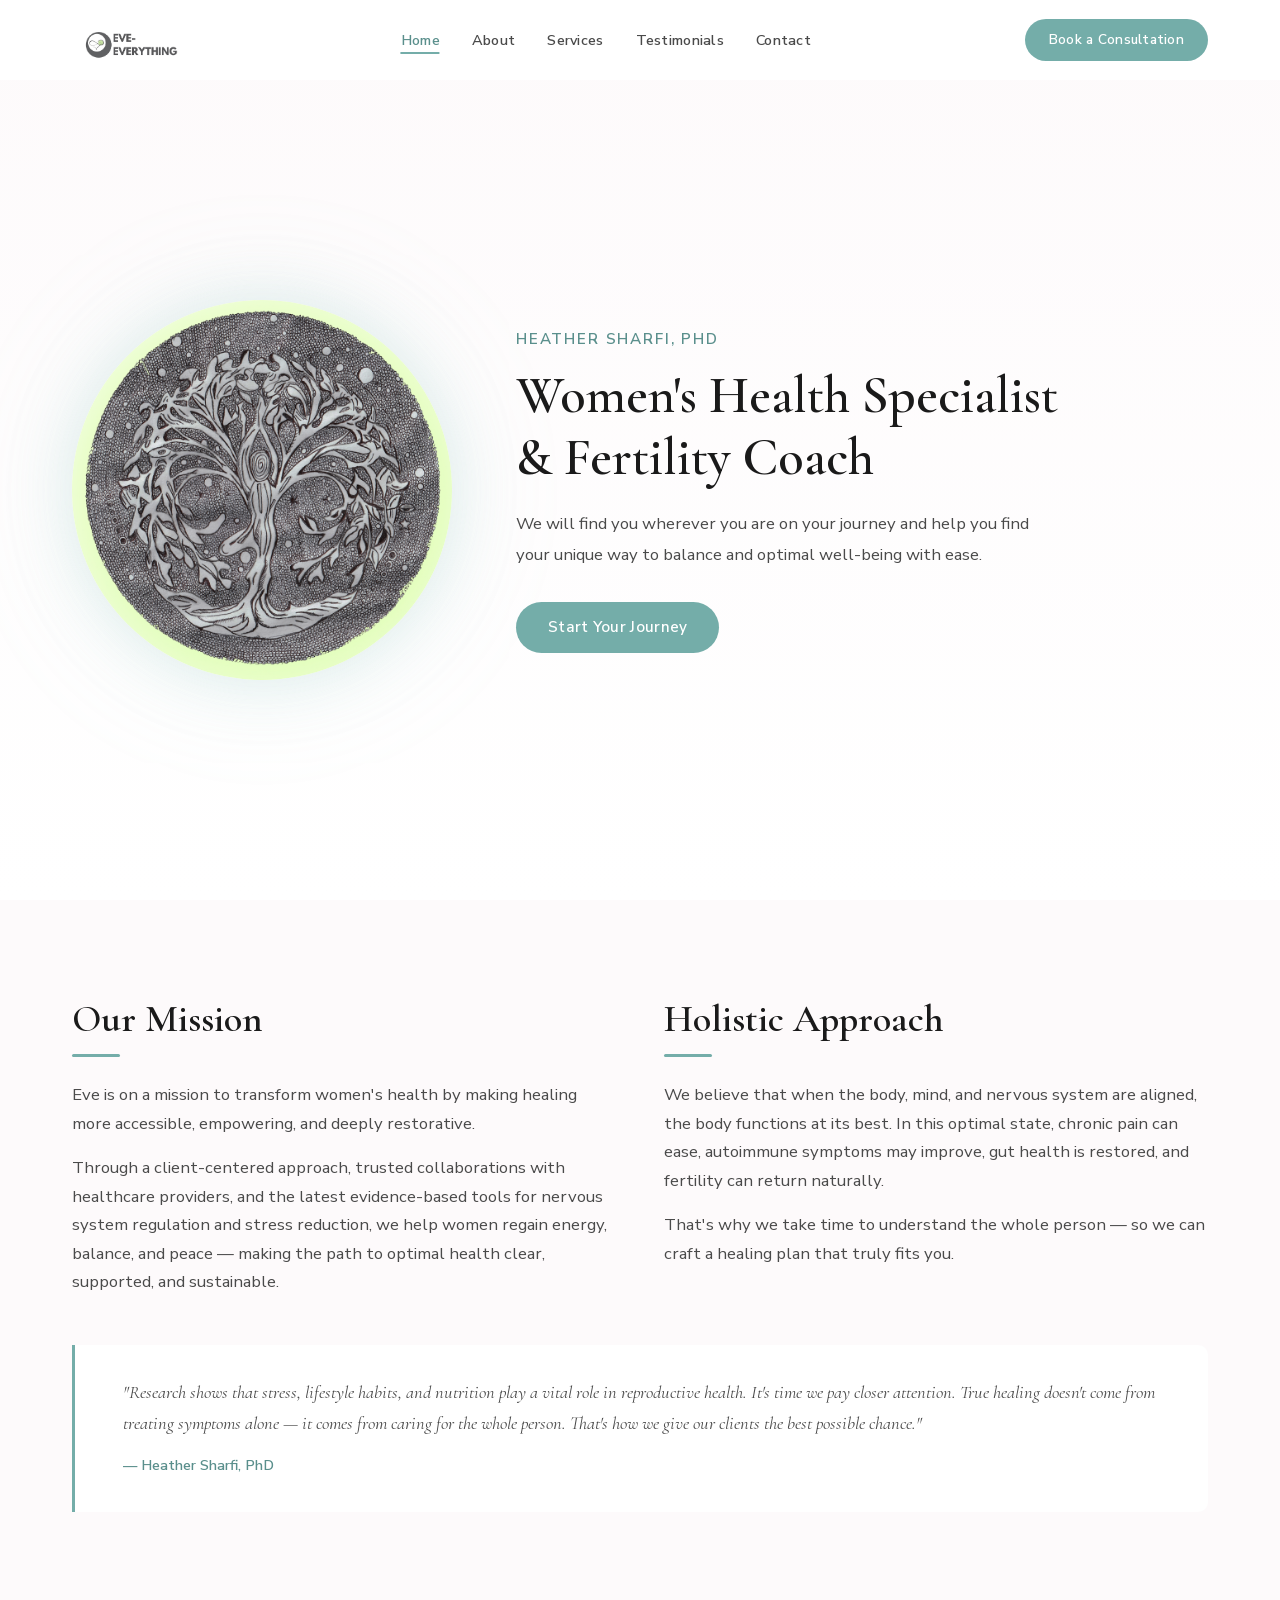
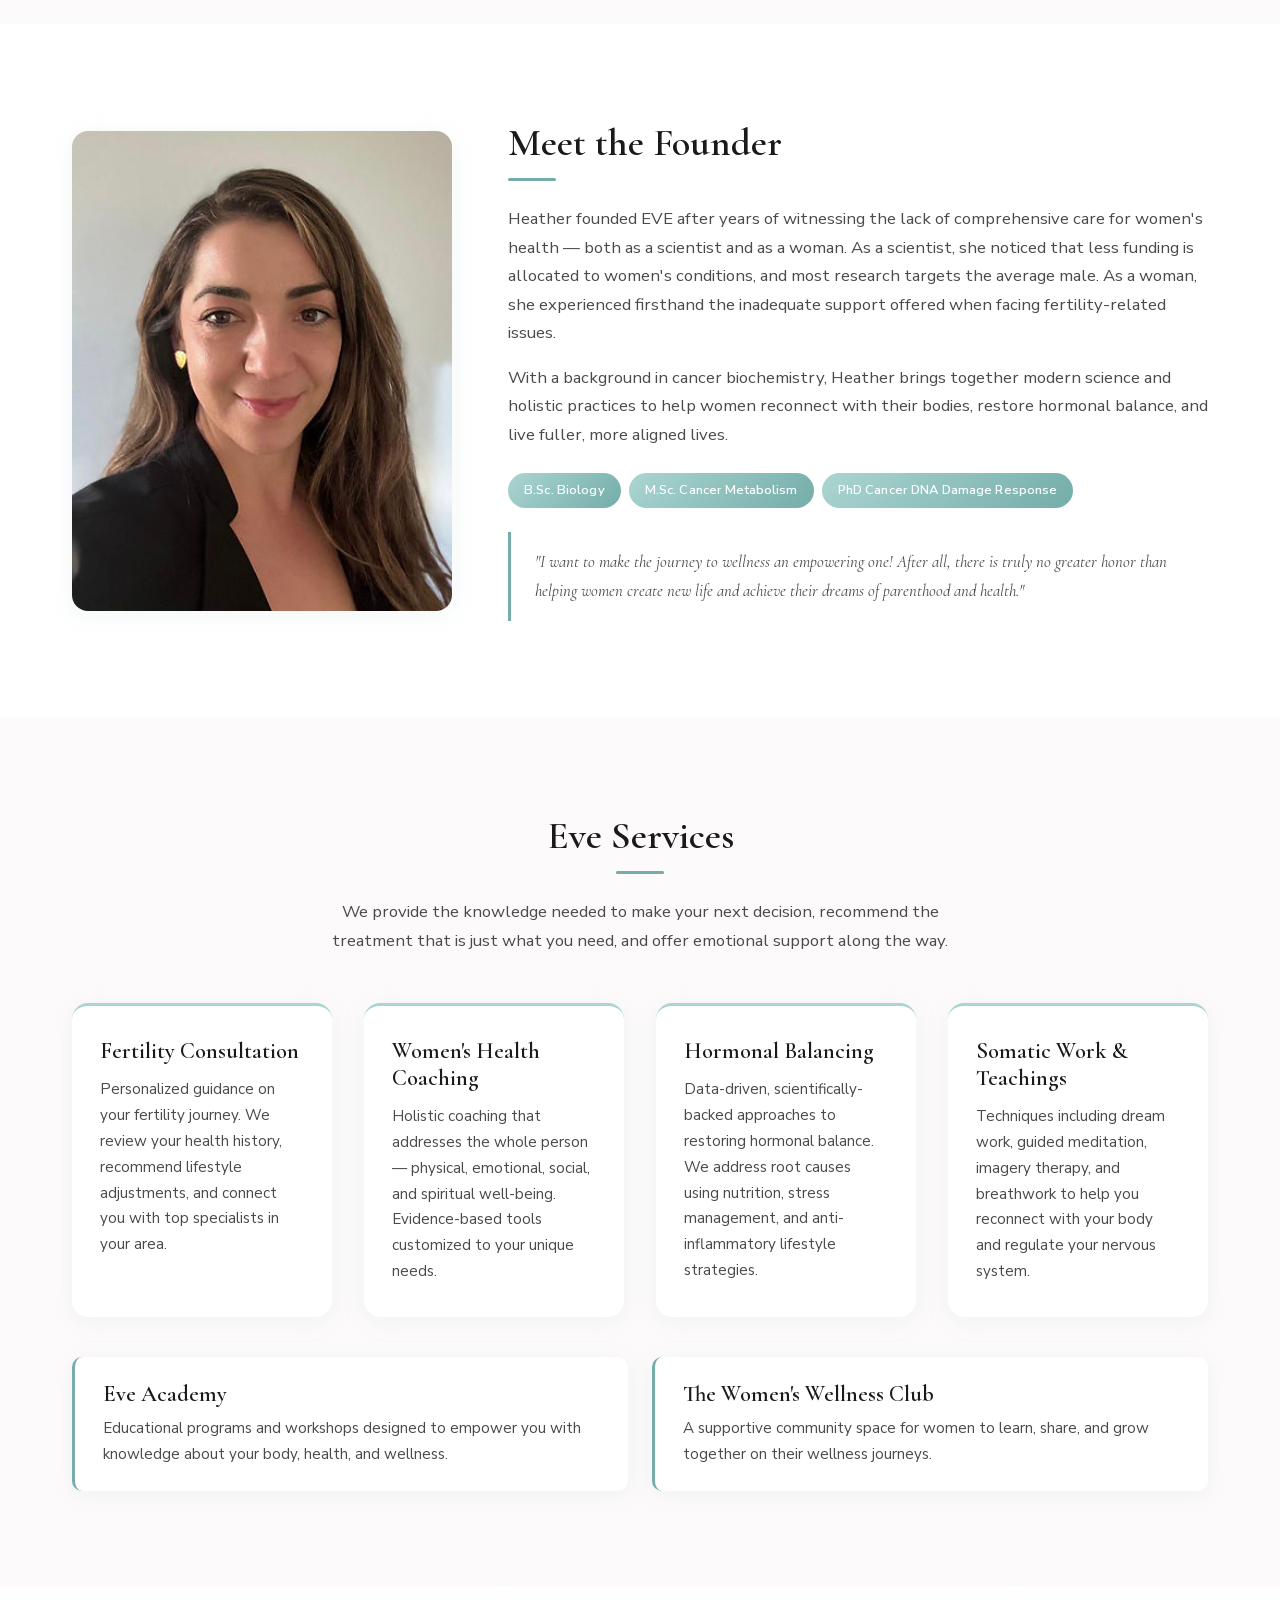
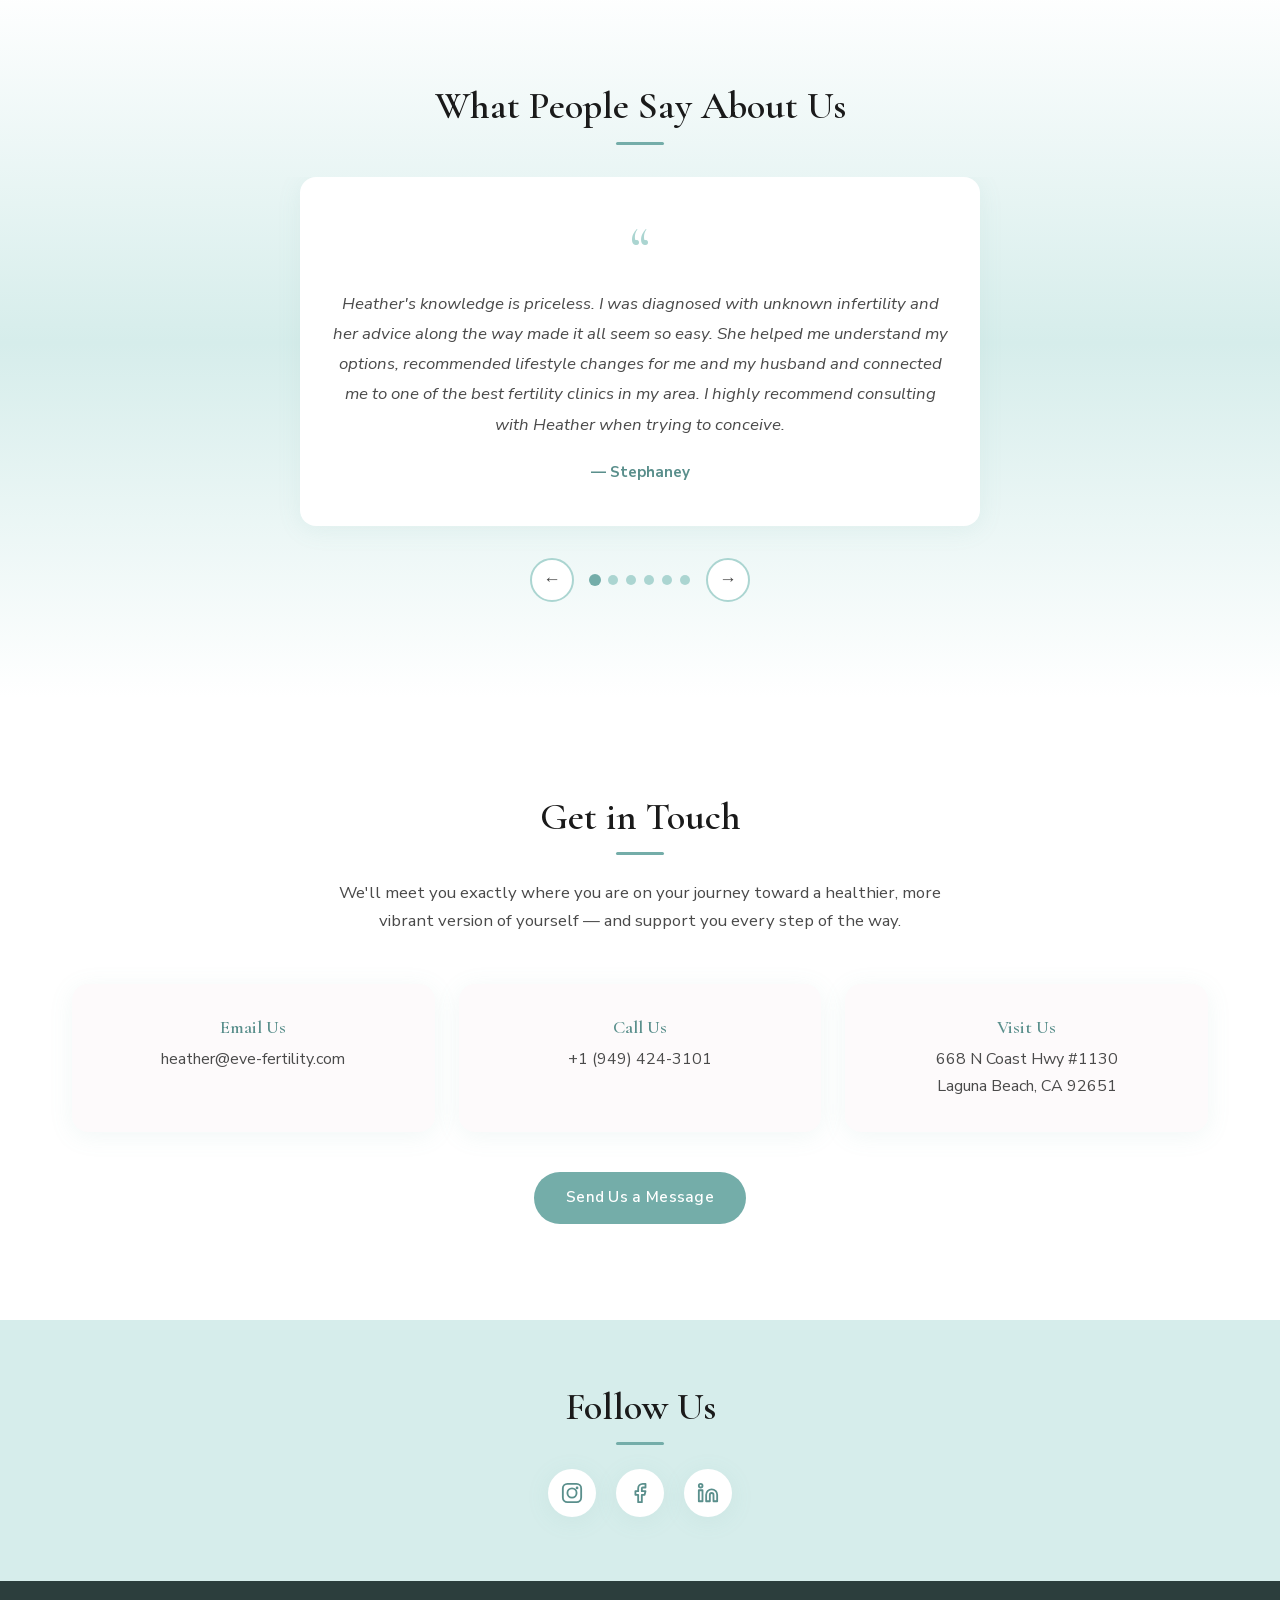
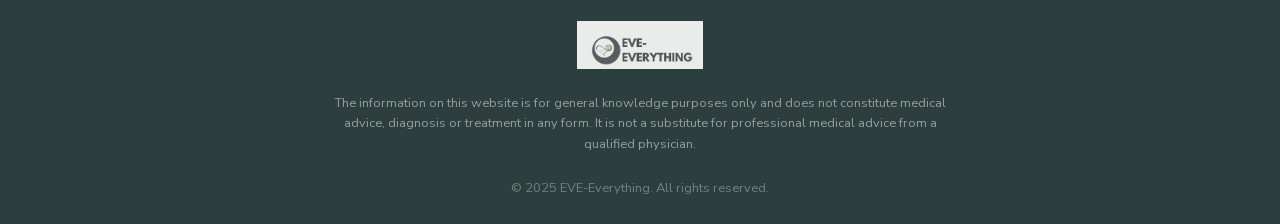
==== commit ab8f82c3: "Self-host fonts — eliminates flickering and external dependency Replaced Google Fonts CDN with local" ====
--- a/index.html
+++ b/index.html
@@ -11,9 +11,6 @@
   <meta property="og:url" content="https://eveeverything.com">
   <meta property="og:image" content="images/logo.png">
   <link rel="icon" type="image/png" href="images/logo.png">
-  <link rel="preconnect" href="https://fonts.googleapis.com">
-  <link rel="preconnect" href="https://fonts.gstatic.com" crossorigin>
-  <link href="https://fonts.googleapis.com/css2?family=Cormorant+Garamond:ital,wght@0,400;0,500;0,600;0,700;1,400;1,500&family=Nunito+Sans:ital,wght@0,300;0,400;0,600;0,700;1,400&display=swap" rel="stylesheet">
   <link rel="stylesheet" href="css/styles.css">
 </head>
 <body>
--- a/css/styles.css
+++ b/css/styles.css
@@ -2,6 +2,39 @@
    EVE-Everything — Styles
    Mobile-first responsive design
    ======================================== */
+
+/* === Self-hosted Fonts (no external requests) === */
+@font-face {
+  font-family: 'Cormorant Garamond';
+  font-style: normal;
+  font-weight: 400 700;
+  font-display: swap;
+  src: url('../fonts/cormorant-garamond.woff2') format('woff2');
+}
+
+@font-face {
+  font-family: 'Cormorant Garamond';
+  font-style: italic;
+  font-weight: 400 500;
+  font-display: swap;
+  src: url('../fonts/cormorant-garamond-italic.woff2') format('woff2');
+}
+
+@font-face {
+  font-family: 'Nunito Sans';
+  font-style: normal;
+  font-weight: 300 700;
+  font-display: swap;
+  src: url('../fonts/nunito-sans.woff2') format('woff2');
+}
+
+@font-face {
+  font-family: 'Nunito Sans';
+  font-style: italic;
+  font-weight: 400;
+  font-display: swap;
+  src: url('../fonts/nunito-sans-italic.woff2') format('woff2');
+}
 
 /* === Reset === */
 *, *::before, *::after {
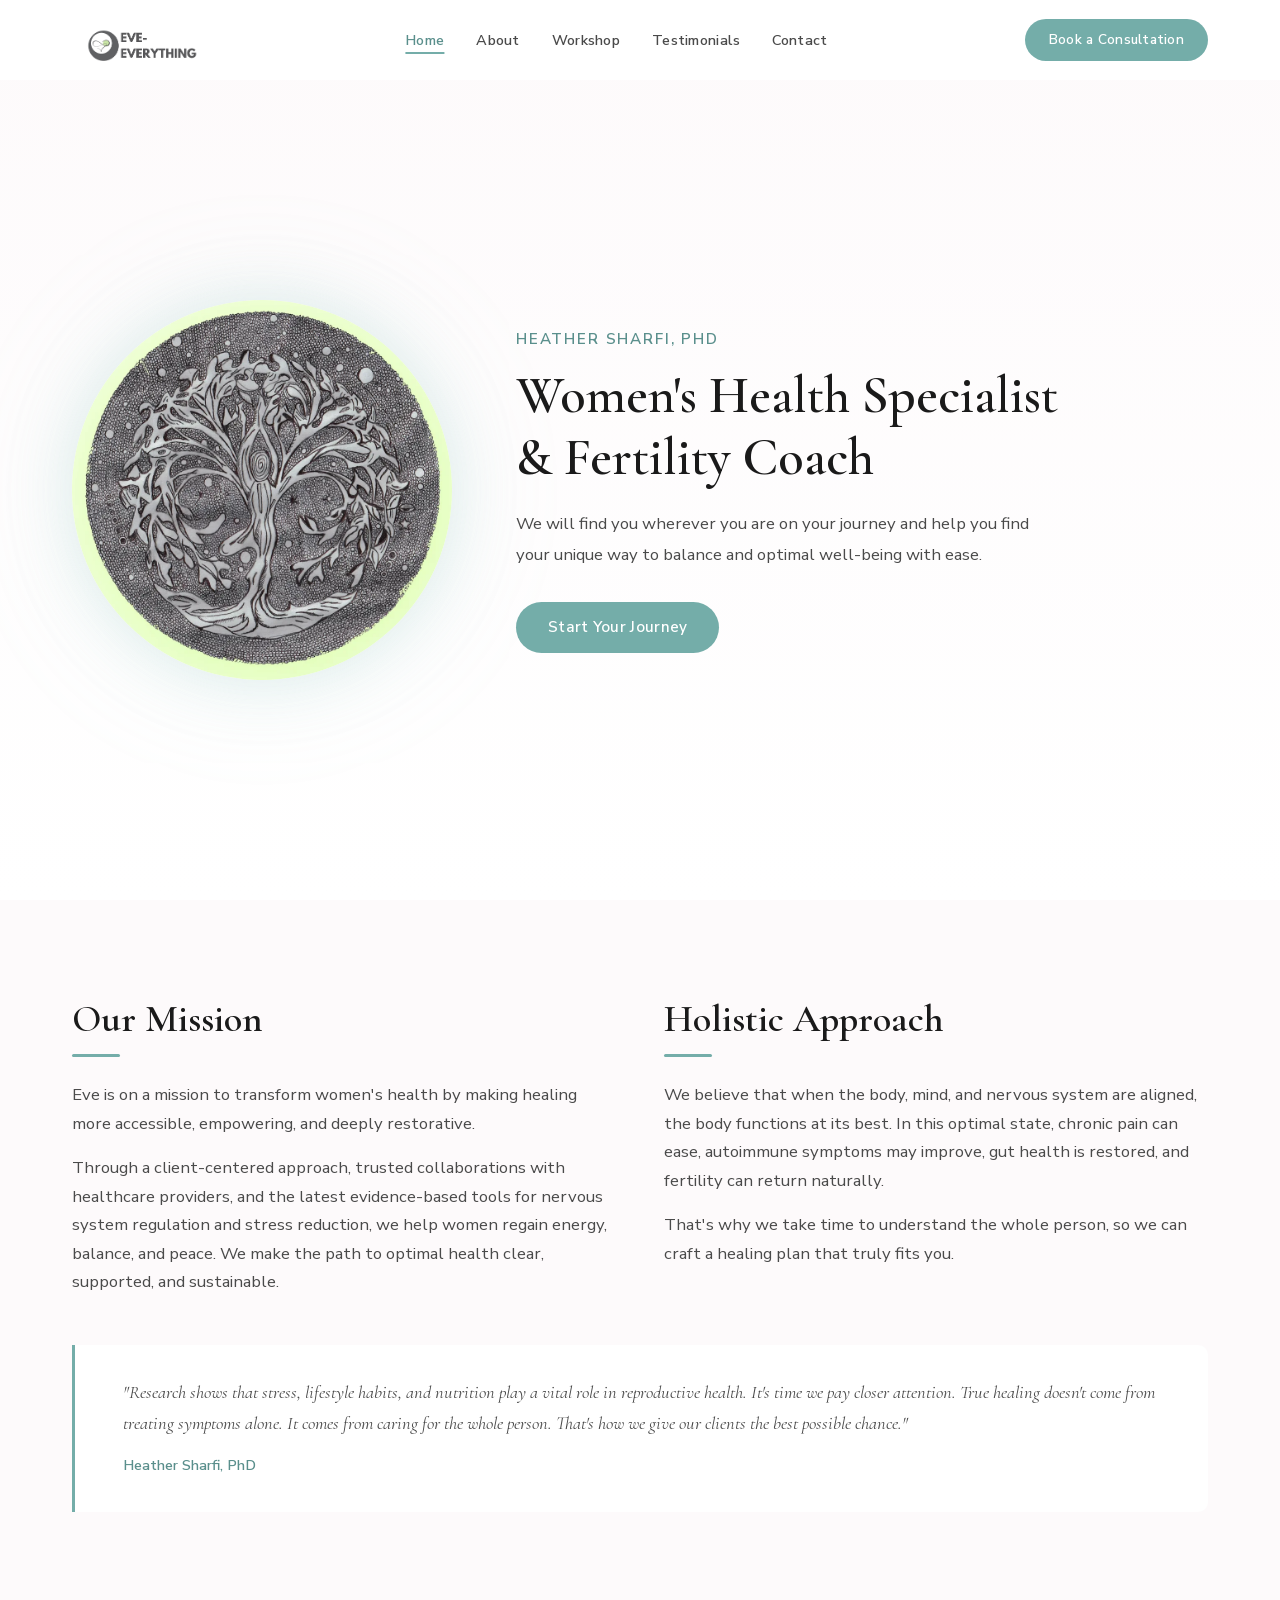
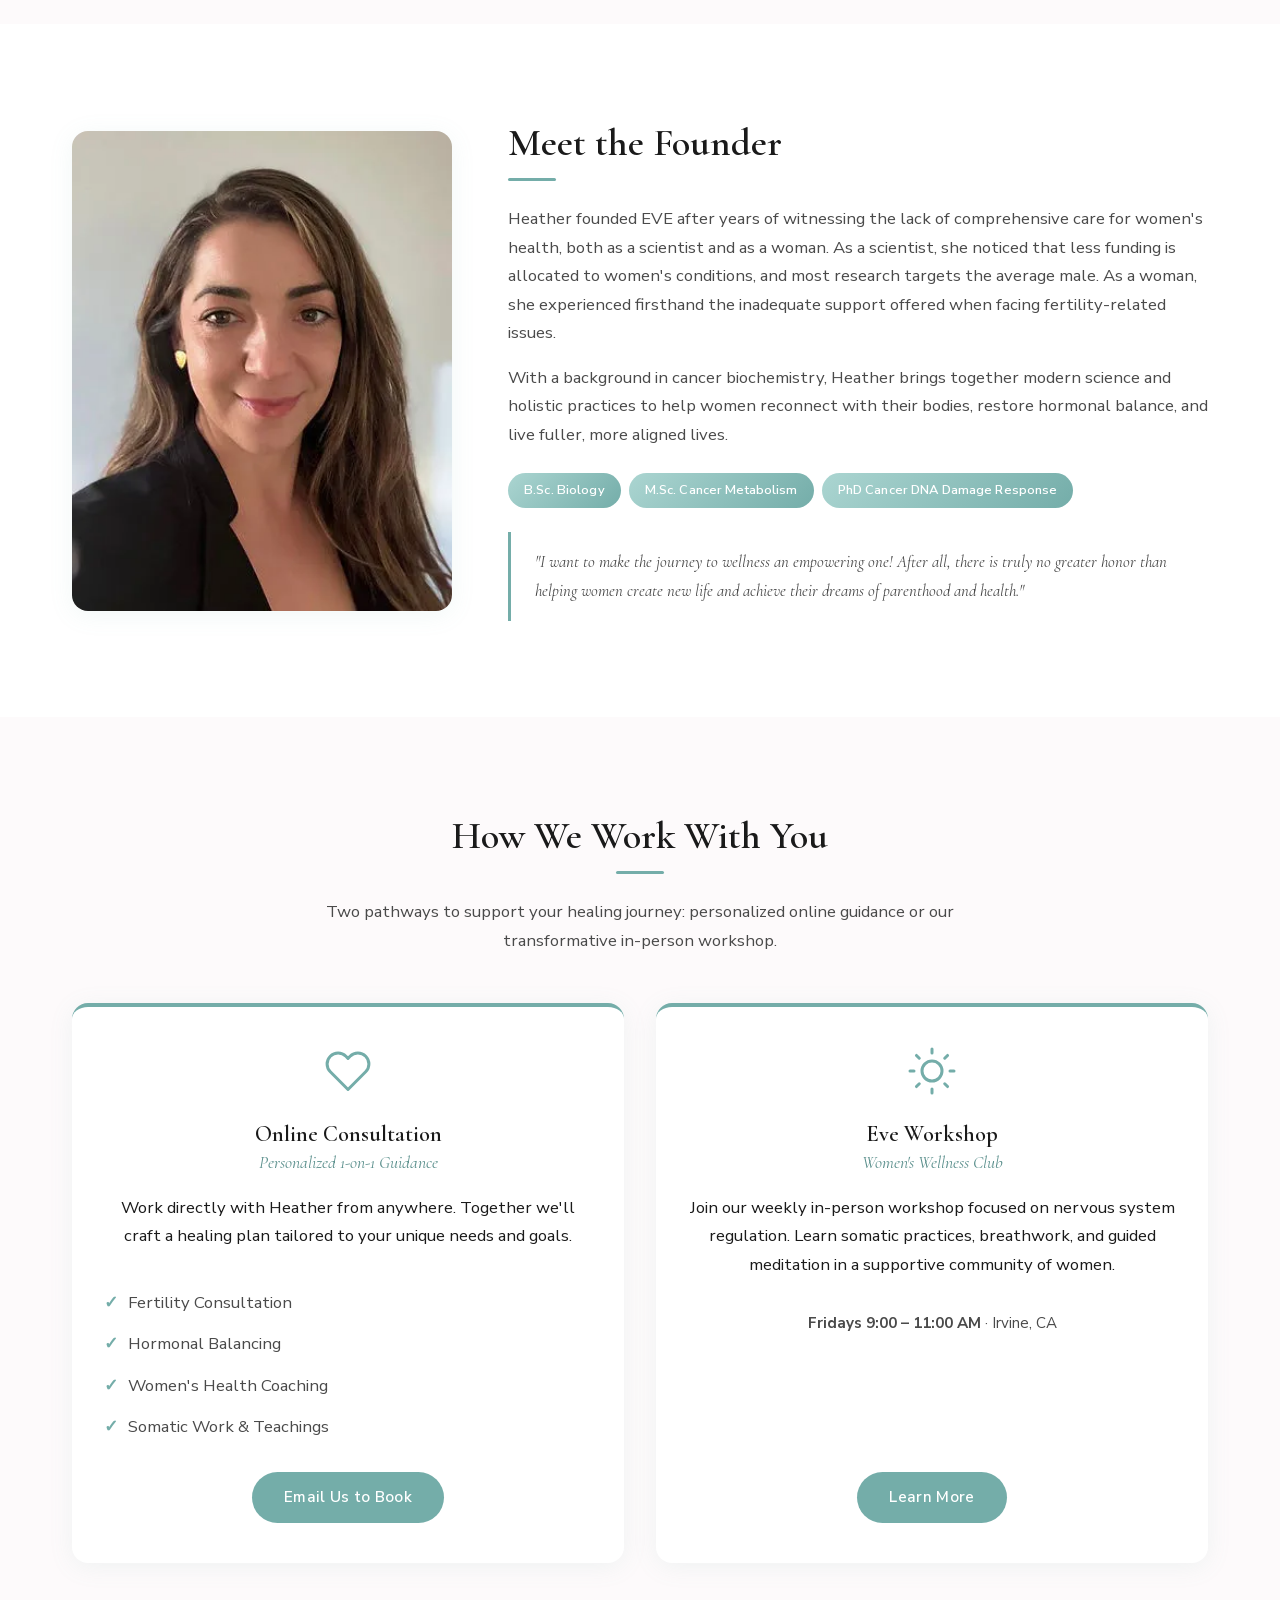
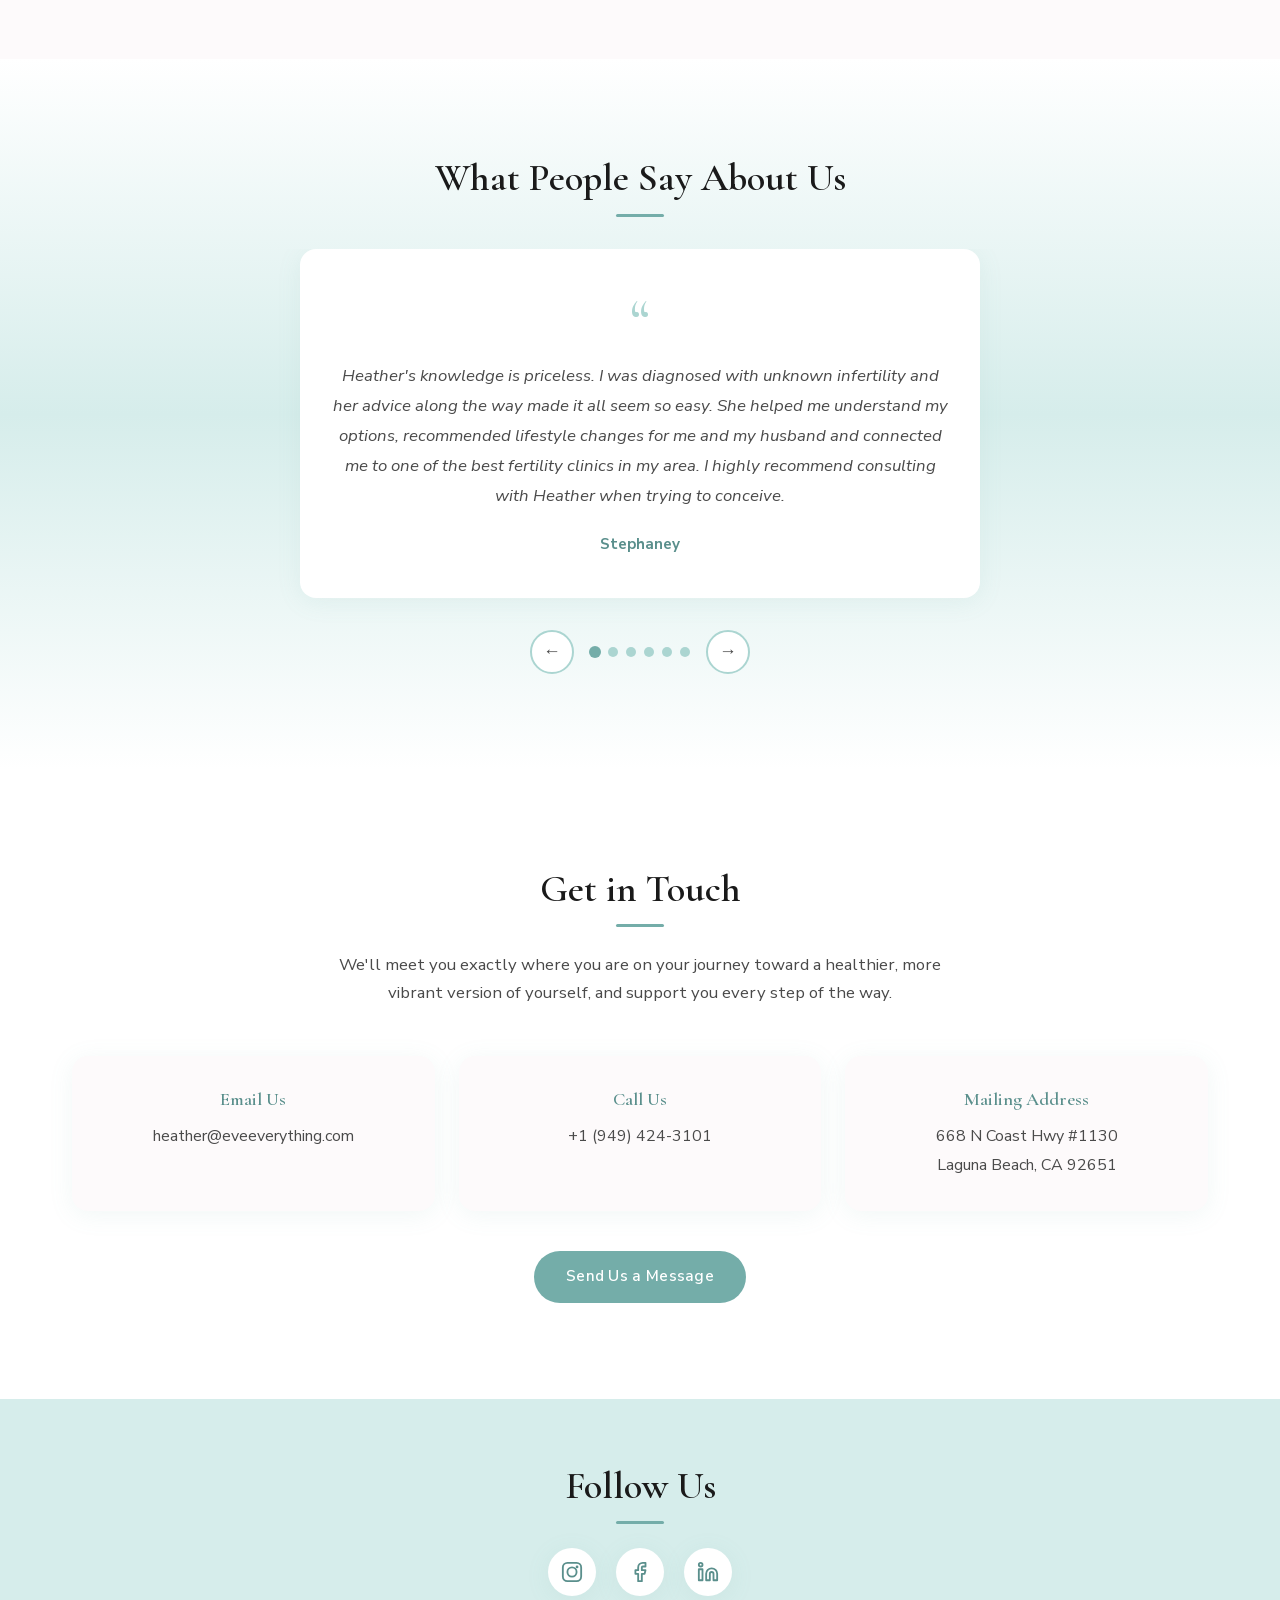
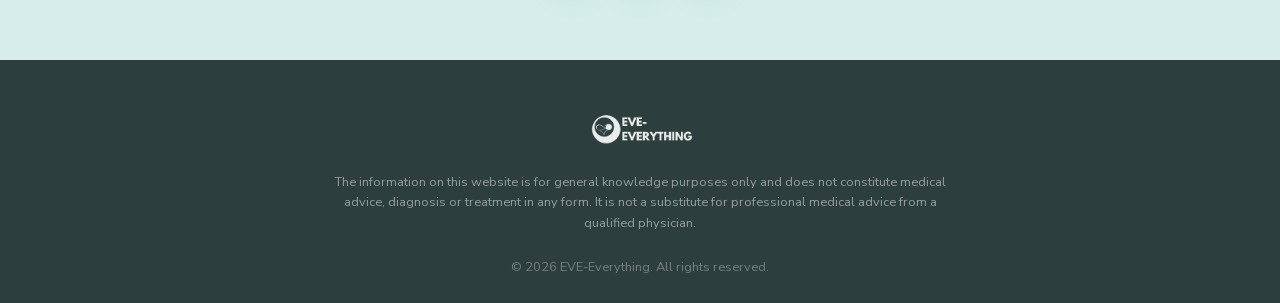
==== commit a027bf10: "Add Eve Workshop page and simplify site to two offerings - Create dedicated workshop.html for Women'" ====
--- a/index.html
+++ b/index.html
@@ -4,13 +4,15 @@
   <meta charset="UTF-8">
   <meta name="viewport" content="width=device-width, initial-scale=1.0">
   <title>EVE-Everything | Women's Health Specialist & Fertility Coach</title>
-  <meta name="description" content="Heather Sharfi PhD — Women's Health Specialist and Fertility Coach. Science-backed solutions for hormone balance, fertility, and nervous system healing.">
+  <meta name="description" content="Heather Sharfi PhD, Women's Health Specialist and Fertility Coach. Science-backed solutions for hormone balance, fertility, and nervous system healing.">
   <meta property="og:title" content="EVE-Everything | Women's Health & Fertility">
   <meta property="og:description" content="Transform your health with evidence-based, holistic care for women. Nervous system healing, fertility coaching, and hormonal balance.">
   <meta property="og:type" content="website">
   <meta property="og:url" content="https://eveeverything.com">
   <meta property="og:image" content="images/logo.png">
-  <link rel="icon" type="image/png" href="images/logo.png">
+  <link rel="icon" type="image/png" href="images/favicon.png">
+  <link rel="preload" href="fonts/cormorant-garamond.woff2" as="font" type="font/woff2" crossorigin>
+  <link rel="preload" href="fonts/nunito-sans.woff2" as="font" type="font/woff2" crossorigin>
   <link rel="stylesheet" href="css/styles.css">
 </head>
 <body>
@@ -25,7 +27,7 @@
         <ul class="nav-list">
           <li><a href="#hero" class="nav-link active">Home</a></li>
           <li><a href="#about" class="nav-link">About</a></li>
-          <li><a href="#services" class="nav-link">Services</a></li>
+          <li><a href="workshop.html" class="nav-link">Workshop</a></li>
           <li><a href="#testimonials" class="nav-link">Testimonials</a></li>
           <li><a href="#contact" class="nav-link">Contact</a></li>
         </ul>
@@ -45,7 +47,7 @@
       <ul class="mobile-nav-list">
         <li><a href="#hero" class="mobile-nav-link">Home</a></li>
         <li><a href="#about" class="mobile-nav-link">About</a></li>
-        <li><a href="#services" class="mobile-nav-link">Services</a></li>
+        <li><a href="workshop.html" class="mobile-nav-link">Workshop</a></li>
         <li><a href="#testimonials" class="mobile-nav-link">Testimonials</a></li>
         <li><a href="#contact" class="mobile-nav-link">Contact</a></li>
       </ul>
@@ -57,7 +59,10 @@
   <section class="hero" id="hero">
     <div class="container hero-inner">
       <div class="hero-image-wrap">
-        <img src="images/heather_portrait.png" alt="Tree of Life — EVE-Everything" class="hero-image" loading="eager">
+        <picture>
+          <source srcset="images/heather_portrait.webp" type="image/webp">
+          <img src="images/heather_portrait_small.jpg" alt="Tree of Life, EVE-Everything" class="hero-image" loading="eager">
+        </picture>
       </div>
       <div class="hero-text">
         <p class="hero-subtitle">Heather Sharfi, PhD</p>
@@ -75,17 +80,17 @@
         <div class="mission-block fade-in">
           <h2 class="section-title">Our Mission</h2>
           <p>Eve is on a mission to transform women's health by making healing more accessible, empowering, and deeply restorative.</p>
-          <p>Through a client-centered approach, trusted collaborations with healthcare providers, and the latest evidence-based tools for nervous system regulation and stress reduction, we help women regain energy, balance, and peace — making the path to optimal health clear, supported, and sustainable.</p>
+          <p>Through a client-centered approach, trusted collaborations with healthcare providers, and the latest evidence-based tools for nervous system regulation and stress reduction, we help women regain energy, balance, and peace. We make the path to optimal health clear, supported, and sustainable.</p>
         </div>
         <div class="mission-block fade-in">
           <h2 class="section-title">Holistic Approach</h2>
           <p>We believe that when the body, mind, and nervous system are aligned, the body functions at its best. In this optimal state, chronic pain can ease, autoimmune symptoms may improve, gut health is restored, and fertility can return naturally.</p>
-          <p>That's why we take time to understand the whole person — so we can craft a healing plan that truly fits you.</p>
+          <p>That's why we take time to understand the whole person, so we can craft a healing plan that truly fits you.</p>
         </div>
       </div>
       <blockquote class="founder-quote fade-in">
-        <p>"Research shows that stress, lifestyle habits, and nutrition play a vital role in reproductive health. It's time we pay closer attention. True healing doesn't come from treating symptoms alone — it comes from caring for the whole person. That's how we give our clients the best possible chance."</p>
-        <cite>— Heather Sharfi, PhD</cite>
+        <p>"Research shows that stress, lifestyle habits, and nutrition play a vital role in reproductive health. It's time we pay closer attention. True healing doesn't come from treating symptoms alone. It comes from caring for the whole person. That's how we give our clients the best possible chance."</p>
+        <cite>Heather Sharfi, PhD</cite>
       </blockquote>
     </div>
   </section>
@@ -95,11 +100,14 @@
     <div class="container">
       <div class="about-grid">
         <div class="about-image-wrap fade-in">
-          <img src="images/heather-headshot.jpg" alt="Heather Sharfi, PhD — Founder of EVE-Everything" class="about-image" loading="lazy">
+          <picture>
+            <source srcset="images/heather-headshot.webp" type="image/webp">
+            <img src="images/heather-headshot.jpg" alt="Heather Sharfi, PhD, Founder of EVE-Everything" class="about-image" loading="lazy">
+          </picture>
         </div>
         <div class="about-text fade-in">
           <h2 class="section-title">Meet the Founder</h2>
-          <p>Heather founded EVE after years of witnessing the lack of comprehensive care for women's health — both as a scientist and as a woman. As a scientist, she noticed that less funding is allocated to women's conditions, and most research targets the average male. As a woman, she experienced firsthand the inadequate support offered when facing fertility-related issues.</p>
+          <p>Heather founded EVE after years of witnessing the lack of comprehensive care for women's health, both as a scientist and as a woman. As a scientist, she noticed that less funding is allocated to women's conditions, and most research targets the average male. As a woman, she experienced firsthand the inadequate support offered when facing fertility-related issues.</p>
           <p>With a background in cancer biochemistry, Heather brings together modern science and holistic practices to help women reconnect with their bodies, restore hormonal balance, and live fuller, more aligned lives.</p>
           <div class="credentials">
             <span class="credential-badge">B.Sc. Biology</span>
@@ -117,34 +125,33 @@
   <!-- ========== SERVICES ========== -->
   <section class="services" id="services">
     <div class="container">
-      <h2 class="section-title section-title-center fade-in">Eve Services</h2>
-      <p class="section-subtitle fade-in">We provide the knowledge needed to make your next decision, recommend the treatment that is just what you need, and offer emotional support along the way.</p>
-      <div class="services-grid">
-        <div class="service-card fade-in">
-          <h3>Fertility Consultation</h3>
-          <p>Personalized guidance on your fertility journey. We review your health history, recommend lifestyle adjustments, and connect you with top specialists in your area.</p>
-        </div>
-        <div class="service-card fade-in">
-          <h3>Women's Health Coaching</h3>
-          <p>Holistic coaching that addresses the whole person — physical, emotional, social, and spiritual well-being. Evidence-based tools customized to your unique needs.</p>
-        </div>
-        <div class="service-card fade-in">
-          <h3>Hormonal Balancing</h3>
-          <p>Data-driven, scientifically-backed approaches to restoring hormonal balance. We address root causes using nutrition, stress management, and anti-inflammatory lifestyle strategies.</p>
-        </div>
-        <div class="service-card fade-in">
-          <h3>Somatic Work & Teachings</h3>
-          <p>Techniques including dream work, guided meditation, imagery therapy, and breathwork to help you reconnect with your body and regulate your nervous system.</p>
-        </div>
-      </div>
-      <div class="services-extra fade-in">
-        <div class="service-extra-item">
-          <h3>Eve Academy</h3>
-          <p>Educational programs and workshops designed to empower you with knowledge about your body, health, and wellness.</p>
-        </div>
-        <div class="service-extra-item">
-          <h3>The Women's Wellness Club</h3>
-          <p>A supportive community space for women to learn, share, and grow together on their wellness journeys.</p>
+      <h2 class="section-title section-title-center fade-in">How We Work With You</h2>
+      <p class="section-subtitle fade-in">Two pathways to support your healing journey: personalized online guidance or our transformative in-person workshop.</p>
+      <div class="offerings-grid">
+        <div class="offering-card fade-in">
+          <div class="offering-icon">
+            <svg viewBox="0 0 24 24" fill="none" stroke="currentColor" stroke-width="1.5" stroke-linecap="round" stroke-linejoin="round"><path d="M20.84 4.61a5.5 5.5 0 0 0-7.78 0L12 5.67l-1.06-1.06a5.5 5.5 0 0 0-7.78 7.78L12 21.23l8.84-8.84a5.5 5.5 0 0 0 0-7.78z"/></svg>
+          </div>
+          <h3>Online Consultation</h3>
+          <p class="offering-tagline">Personalized 1-on-1 Guidance</p>
+          <p>Work directly with Heather from anywhere. Together we'll craft a healing plan tailored to your unique needs and goals.</p>
+          <ul class="offering-includes">
+            <li>Fertility Consultation</li>
+            <li>Hormonal Balancing</li>
+            <li>Women's Health Coaching</li>
+            <li>Somatic Work & Teachings</li>
+          </ul>
+          <a href="mailto:heather@eveeverything.com?subject=Consultation%20Inquiry" class="btn btn-primary">Email Us to Book</a>
+        </div>
+        <div class="offering-card fade-in">
+          <div class="offering-icon">
+            <svg viewBox="0 0 24 24" fill="none" stroke="currentColor" stroke-width="1.5" stroke-linecap="round" stroke-linejoin="round"><circle cx="12" cy="12" r="5"/><line x1="12" y1="1" x2="12" y2="3"/><line x1="12" y1="21" x2="12" y2="23"/><line x1="4.22" y1="4.22" x2="5.64" y2="5.64"/><line x1="18.36" y1="18.36" x2="19.78" y2="19.78"/><line x1="1" y1="12" x2="3" y2="12"/><line x1="21" y1="12" x2="23" y2="12"/><line x1="4.22" y1="19.78" x2="5.64" y2="18.36"/><line x1="18.36" y1="5.64" x2="19.78" y2="4.22"/></svg>
+          </div>
+          <h3>Eve Workshop</h3>
+          <p class="offering-tagline">Women's Wellness Club</p>
+          <p>Join our weekly in-person workshop focused on nervous system regulation. Learn somatic practices, breathwork, and guided meditation in a supportive community of women.</p>
+          <p class="offering-detail"><strong>Fridays 9:00 &ndash; 11:00 AM</strong> &middot; Irvine, CA</p>
+          <a href="workshop.html" class="btn btn-primary">Learn More</a>
         </div>
       </div>
     </div>
@@ -160,42 +167,42 @@
             <div class="testimonial-card">
               <div class="quote-icon">&ldquo;</div>
               <p class="testimonial-text">Heather's knowledge is priceless. I was diagnosed with unknown infertility and her advice along the way made it all seem so easy. She helped me understand my options, recommended lifestyle changes for me and my husband and connected me to one of the best fertility clinics in my area. I highly recommend consulting with Heather when trying to conceive.</p>
-              <p class="testimonial-author">— Stephaney</p>
+              <p class="testimonial-author"> Stephaney</p>
             </div>
           </div>
           <div class="testimonial-slide">
             <div class="testimonial-card">
               <div class="quote-icon">&ldquo;</div>
               <p class="testimonial-text">I am so pleased that I found Heather. Her advice and information on how to conceive naturally has been invaluable. I feel so much more informed and empowered after speaking to her.</p>
-              <p class="testimonial-author">— Keren</p>
+              <p class="testimonial-author"> Keren</p>
             </div>
           </div>
           <div class="testimonial-slide">
             <div class="testimonial-card">
               <div class="quote-icon">&ldquo;</div>
               <p class="testimonial-text">Heather is a well of knowledge. From biochemistry and bodily organs to energy, somatic work, breath work, and subconscious work, she covers it all. She helped me find more meaning in life, focus my energy on what's important, and start practicing self-care. Speaking with her was a comfortable and enlightening experience. She is truly a special soul.</p>
-              <p class="testimonial-author">— Yana</p>
-            </div>
-          </div>
-          <div class="testimonial-slide">
-            <div class="testimonial-card">
-              <div class="quote-icon">&ldquo;</div>
-              <p class="testimonial-text">I started working with Heather three months ago and now I'm pregnant! If you are thinking of getting in touch with Heather, don't think — DO!</p>
-              <p class="testimonial-author">— Natalie</p>
+              <p class="testimonial-author"> Yana</p>
+            </div>
+          </div>
+          <div class="testimonial-slide">
+            <div class="testimonial-card">
+              <div class="quote-icon">&ldquo;</div>
+              <p class="testimonial-text">I started working with Heather three months ago and now I'm pregnant! If you are thinking of getting in touch with Heather, don't think, DO!</p>
+              <p class="testimonial-author"> Natalie</p>
             </div>
           </div>
           <div class="testimonial-slide">
             <div class="testimonial-card">
               <div class="quote-icon">&ldquo;</div>
               <p class="testimonial-text">Heather is a true baby whisperer. After two years of trying and at the age of 43, I got pregnant naturally.</p>
-              <p class="testimonial-author">— Client</p>
+              <p class="testimonial-author"> Client</p>
             </div>
           </div>
           <div class="testimonial-slide">
             <div class="testimonial-card">
               <div class="quote-icon">&ldquo;</div>
               <p class="testimonial-text">Thank you, Heather, for helping me reconnect with myself. After years of low energy, emotional dysregulation, and feelings of loneliness, I am now excited about the small things in life. I am reading more, spending more time in nature, and my business has never been more successful. I find life more meaningful and joyful than ever before.</p>
-              <p class="testimonial-author">— Client</p>
+              <p class="testimonial-author"> Client</p>
             </div>
           </div>
         </div>
@@ -212,23 +219,23 @@
   <section class="contact" id="contact">
     <div class="container">
       <h2 class="section-title section-title-center fade-in">Get in Touch</h2>
-      <p class="section-subtitle fade-in">We'll meet you exactly where you are on your journey toward a healthier, more vibrant version of yourself — and support you every step of the way.</p>
+      <p class="section-subtitle fade-in">We'll meet you exactly where you are on your journey toward a healthier, more vibrant version of yourself, and support you every step of the way.</p>
       <div class="contact-cards fade-in">
-        <a href="mailto:heather@eve-fertility.com" class="contact-card">
+        <a href="mailto:heather@eveeverything.com" class="contact-card">
           <h3>Email Us</h3>
-          <p>heather@eve-fertility.com</p>
+          <p>heather@eveeverything.com</p>
         </a>
         <a href="tel:+19494243101" class="contact-card">
           <h3>Call Us</h3>
           <p>+1 (949) 424-3101</p>
         </a>
         <div class="contact-card">
-          <h3>Visit Us</h3>
+          <h3>Mailing Address</h3>
           <p>668 N Coast Hwy #1130<br>Laguna Beach, CA 92651</p>
         </div>
       </div>
       <div class="contact-cta fade-in">
-        <a href="mailto:heather@eve-fertility.com?subject=Inquiry%20from%20EVE-Everything%20Website" class="btn btn-primary">Send Us a Message</a>
+        <a href="mailto:heather@eveeverything.com?subject=Inquiry%20from%20EVE-Everything%20Website" class="btn btn-primary">Send Us a Message</a>
       </div>
     </div>
   </section>
@@ -238,10 +245,10 @@
     <div class="container">
       <h2 class="section-title section-title-center fade-in">Follow Us</h2>
       <div class="social-links fade-in">
-        <a href="https://www.instagram.com" target="_blank" rel="noopener" aria-label="Instagram">
+        <a href="https://www.instagram.com/heather_sharfi_phd" target="_blank" rel="noopener" aria-label="Instagram">
           <svg viewBox="0 0 24 24" fill="none" stroke="currentColor" stroke-width="2" stroke-linecap="round" stroke-linejoin="round"><rect x="2" y="2" width="20" height="20" rx="5"/><circle cx="12" cy="12" r="5"/><circle cx="17.5" cy="6.5" r="1.5" fill="currentColor" stroke="none"/></svg>
         </a>
-        <a href="https://www.facebook.com" target="_blank" rel="noopener" aria-label="Facebook">
+        <a href="https://www.facebook.com/groups/302809295116601" target="_blank" rel="noopener" aria-label="Facebook">
           <svg viewBox="0 0 24 24" fill="none" stroke="currentColor" stroke-width="2" stroke-linecap="round" stroke-linejoin="round"><path d="M18 2h-3a5 5 0 0 0-5 5v3H7v4h3v8h4v-8h3l1-4h-4V7a1 1 0 0 1 1-1h3z"/></svg>
         </a>
         <a href="https://www.linkedin.com/in/hsharfi/" target="_blank" rel="noopener" aria-label="LinkedIn">
@@ -256,7 +263,7 @@
     <div class="container">
       <img src="images/logo.png" alt="EVE-Everything" class="footer-logo" loading="lazy">
       <p class="disclaimer">The information on this website is for general knowledge purposes only and does not constitute medical advice, diagnosis or treatment in any form. It is not a substitute for professional medical advice from a qualified physician.</p>
-      <p class="copyright">&copy; 2025 EVE-Everything. All rights reserved.</p>
+      <p class="copyright">&copy; 2026 EVE-Everything. All rights reserved.</p>
     </div>
   </footer>
 
--- a/css/styles.css
+++ b/css/styles.css
@@ -8,7 +8,7 @@
   font-family: 'Cormorant Garamond';
   font-style: normal;
   font-weight: 400 700;
-  font-display: swap;
+  font-display: block;
   src: url('../fonts/cormorant-garamond.woff2') format('woff2');
 }
 
@@ -16,7 +16,7 @@
   font-family: 'Cormorant Garamond';
   font-style: italic;
   font-weight: 400 500;
-  font-display: swap;
+  font-display: block;
   src: url('../fonts/cormorant-garamond-italic.woff2') format('woff2');
 }
 
@@ -24,7 +24,7 @@
   font-family: 'Nunito Sans';
   font-style: normal;
   font-weight: 300 700;
-  font-display: swap;
+  font-display: block;
   src: url('../fonts/nunito-sans.woff2') format('woff2');
 }
 
@@ -32,7 +32,7 @@
   font-family: 'Nunito Sans';
   font-style: italic;
   font-weight: 400;
-  font-display: swap;
+  font-display: block;
   src: url('../fonts/nunito-sans-italic.woff2') format('woff2');
 }
 
@@ -574,26 +574,235 @@
   font-size: 0.95rem;
 }
 
-.services-extra {
+/* === OFFERINGS (simplified two-card layout) === */
+.offerings-grid {
+  display: grid;
+  gap: 2rem;
+}
+
+.offering-card {
+  background: var(--color-white);
+  border-radius: var(--radius-lg);
+  padding: 2.5rem 2rem;
+  border-top: 4px solid var(--color-sage);
+  box-shadow: var(--shadow);
+  transition: all var(--transition);
+  text-align: center;
+  display: flex;
+  flex-direction: column;
+  align-items: center;
+}
+
+.offering-card:hover {
+  transform: translateY(-4px);
+  box-shadow: var(--shadow-hover);
+}
+
+.offering-icon svg {
+  width: 48px;
+  height: 48px;
+  color: var(--color-sage);
+  margin-bottom: 1rem;
+}
+
+.offering-tagline {
+  font-family: var(--font-heading);
+  font-style: italic;
+  color: var(--color-sage-dark);
+  font-size: 1.1rem;
+  margin-bottom: 1rem;
+}
+
+.offering-includes {
+  list-style: none;
+  padding: 0;
+  margin: 1rem 0 1.5rem;
+  text-align: left;
+  width: 100%;
+}
+
+.offering-includes li {
+  padding: 0.4rem 0;
+  padding-left: 1.5rem;
+  position: relative;
+  color: var(--color-text-secondary);
+}
+
+.offering-includes li::before {
+  content: '\2713';
+  position: absolute;
+  left: 0;
+  color: var(--color-sage);
+  font-weight: 700;
+}
+
+.offering-detail {
+  color: var(--color-text-secondary);
+  font-size: 0.95rem;
+  margin: 1rem 0 1.5rem;
+}
+
+.offering-card .btn {
+  margin-top: auto;
+}
+
+/* === WORKSHOP PAGE === */
+.workshop-hero {
+  padding: calc(var(--header-height) + 3rem) 0 4rem;
+  background: linear-gradient(180deg, var(--color-cream) 0%, var(--color-white) 100%);
+  text-align: center;
+  min-height: 60vh;
+  display: flex;
+  align-items: center;
+}
+
+.workshop-hero .hero-label {
+  font-family: var(--font-body);
+  font-size: 0.9rem;
+  font-weight: 600;
+  color: var(--color-sage-dark);
+  letter-spacing: 0.12em;
+  text-transform: uppercase;
+  margin-bottom: 0.75rem;
+}
+
+.workshop-hero h1 {
+  font-size: 2.25rem;
+  margin-bottom: 1.25rem;
+}
+
+.workshop-hero .workshop-subtitle {
+  max-width: 640px;
+  margin: 0 auto 2rem;
+  color: var(--color-text-secondary);
+  font-size: 1.05rem;
+  line-height: 1.8;
+}
+
+.workshop-benefits {
+  padding: var(--space-xl) 0;
+  background: var(--color-cream);
+}
+
+.benefits-grid {
   display: grid;
   gap: 1.5rem;
 }
 
-.service-extra-item {
+.benefit-card {
   background: var(--color-white);
-  border-radius: var(--radius);
-  padding: 1.5rem 1.75rem;
-  border-left: 3px solid var(--color-sage);
+  border-radius: var(--radius-lg);
+  padding: 1.75rem 1.5rem;
+  border-top: 3px solid var(--color-sage-light);
   box-shadow: var(--shadow);
-}
-
-.service-extra-item h3 {
+  transition: all var(--transition);
+}
+
+.benefit-card:hover {
+  transform: translateY(-3px);
+  box-shadow: var(--shadow-hover);
+  border-top-color: var(--color-sage);
+}
+
+.benefit-card h3 {
   margin-bottom: 0.5rem;
 }
 
-.service-extra-item p {
+.benefit-card p {
   color: var(--color-text-secondary);
   font-size: 0.95rem;
+}
+
+.workshop-details {
+  padding: var(--space-xl) 0;
+  background: var(--color-white);
+}
+
+.details-grid {
+  display: grid;
+  gap: 2rem;
+}
+
+.details-card {
+  background: var(--color-cream);
+  border-radius: var(--radius-lg);
+  padding: 2rem 1.75rem;
+  box-shadow: var(--shadow);
+}
+
+.details-card h3 {
+  margin-bottom: 1.25rem;
+  color: var(--color-sage-dark);
+}
+
+.detail-list {
+  list-style: none;
+  padding: 0;
+}
+
+.detail-list li {
+  padding: 0.5rem 0;
+  padding-left: 1.5rem;
+  position: relative;
+  color: var(--color-text-secondary);
+}
+
+.detail-list li::before {
+  content: '\2022';
+  position: absolute;
+  left: 0;
+  color: var(--color-sage);
+  font-weight: 700;
+}
+
+.workshop-info-item {
+  display: flex;
+  gap: 0.75rem;
+  padding: 0.65rem 0;
+  align-items: baseline;
+  border-bottom: 1px solid var(--color-sage-pale);
+}
+
+.workshop-info-item:last-child {
+  border-bottom: none;
+}
+
+.workshop-info-item strong {
+  min-width: 100px;
+  color: var(--color-text);
+  flex-shrink: 0;
+}
+
+.workshop-info-item span {
+  color: var(--color-text-secondary);
+}
+
+.workshop-guide {
+  padding: var(--space-xl) 0;
+  background: var(--color-cream);
+}
+
+.workshop-cta {
+  padding: var(--space-xl) 0;
+  background: linear-gradient(180deg, var(--color-white) 0%, var(--color-sage-pale) 50%, var(--color-white) 100%);
+  text-align: center;
+}
+
+.workshop-cta .cta-text {
+  max-width: 540px;
+  margin: 0 auto 2.5rem;
+  color: var(--color-text-secondary);
+}
+
+.workshop-cta .contact-cards {
+  max-width: 500px;
+  margin: 0 auto 2rem;
+}
+
+.workshop-dropin {
+  font-size: 0.95rem;
+  color: var(--color-text-muted);
+  margin-top: 1.5rem;
 }
 
 /* === TESTIMONIALS === */
@@ -732,13 +941,14 @@
 
 .contact-card h3 {
   color: var(--color-sage-dark);
-  margin-bottom: 0.5rem;
+  margin-bottom: 0.75rem;
   font-size: 1.15rem;
 }
 
 .contact-card p {
   color: var(--color-text-secondary);
   font-size: 1rem;
+  line-height: 1.8;
 }
 
 .contact-cta {
@@ -801,6 +1011,7 @@
   height: 48px;
   margin: 0 auto 1.5rem;
   opacity: 0.9;
+  filter: brightness(0) invert(1);
 }
 
 .disclaimer {
@@ -872,7 +1083,23 @@
     gap: 1.75rem;
   }
 
-  .services-extra {
+  .offerings-grid {
+    grid-template-columns: 1fr 1fr;
+  }
+
+  .benefits-grid {
+    grid-template-columns: 1fr 1fr;
+  }
+
+  .details-grid {
+    grid-template-columns: 1fr 1fr;
+  }
+
+  .workshop-hero h1 {
+    font-size: 2.75rem;
+  }
+
+  .workshop-cta .contact-cards {
     grid-template-columns: 1fr 1fr;
   }
 
@@ -912,6 +1139,10 @@
 
   .hamburger {
     display: none;
+  }
+
+  .logo {
+    height: 52px;
   }
 
   .hero {
@@ -961,6 +1192,14 @@
     gap: 2rem;
   }
 
+  .benefits-grid {
+    grid-template-columns: repeat(3, 1fr);
+  }
+
+  .workshop-hero h1 {
+    font-size: 3.25rem;
+  }
+
 }
 
 /* === Large screens (1440px+) === */
